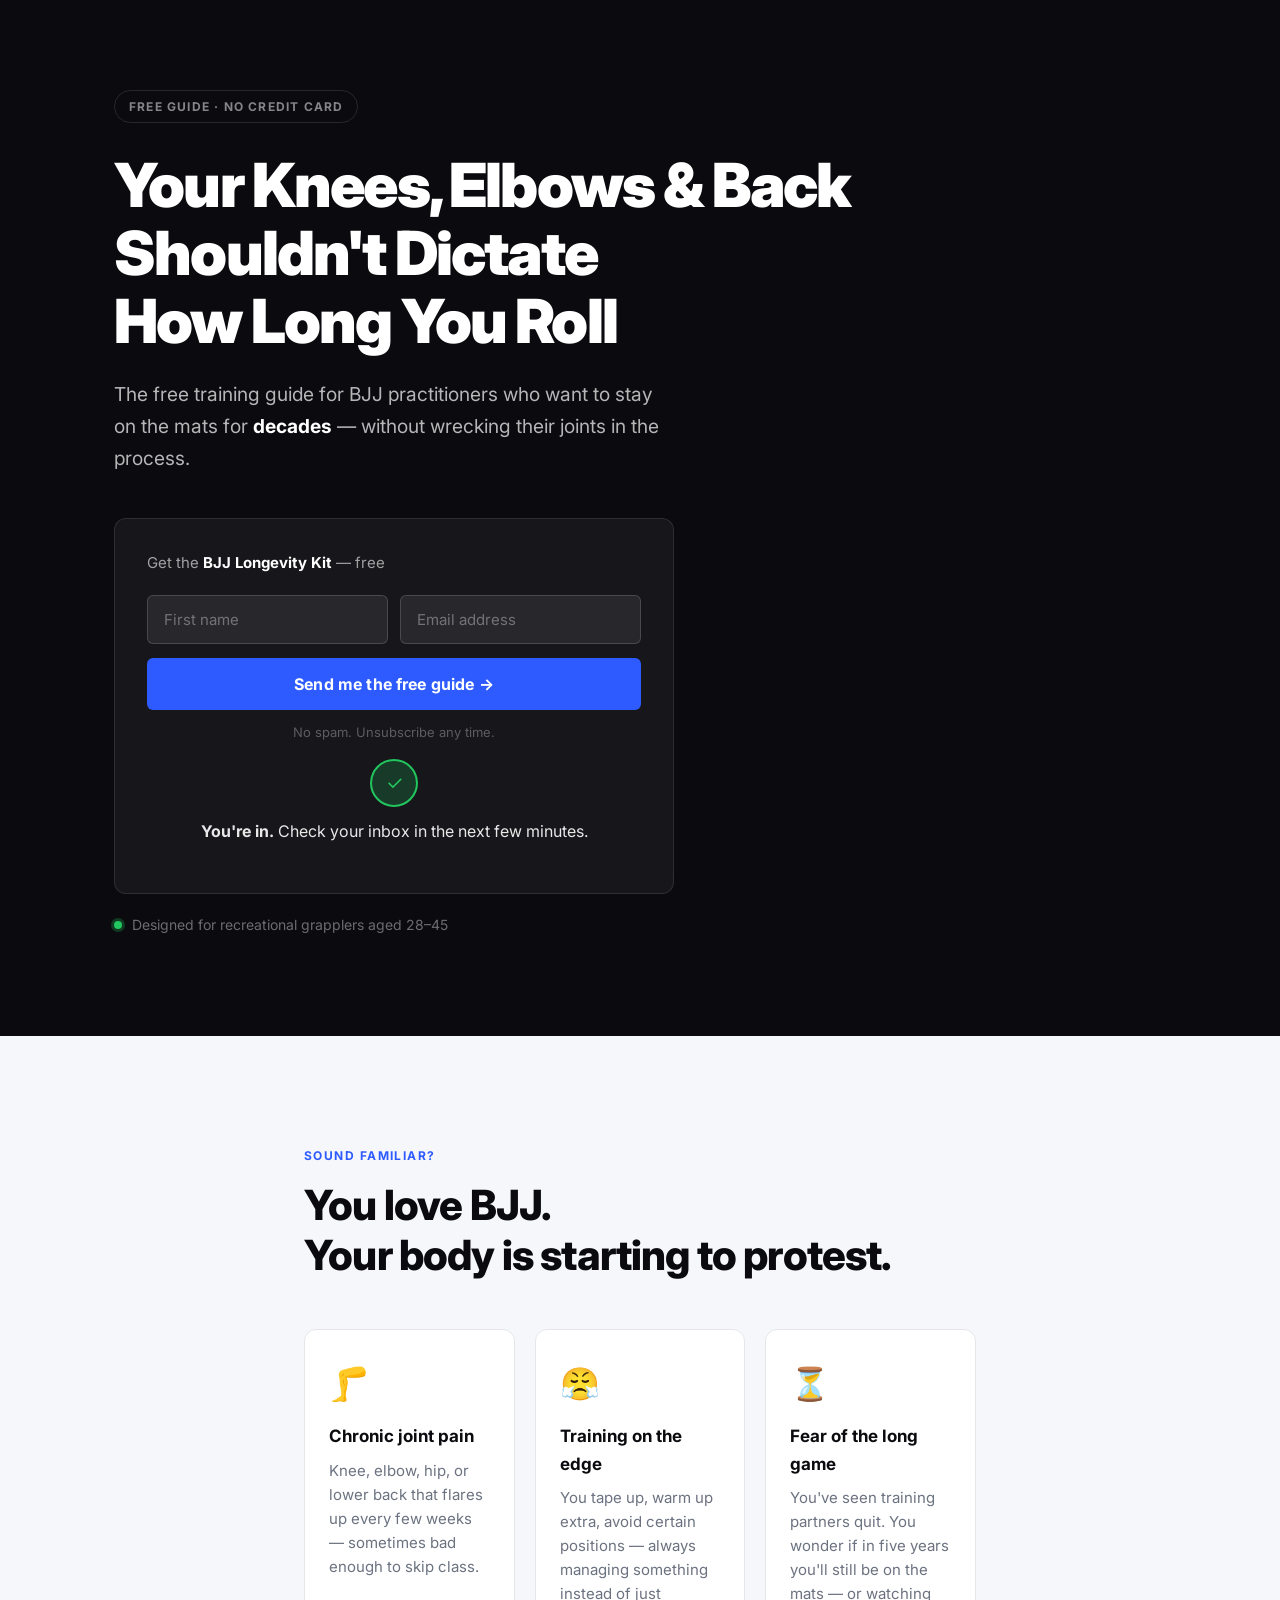
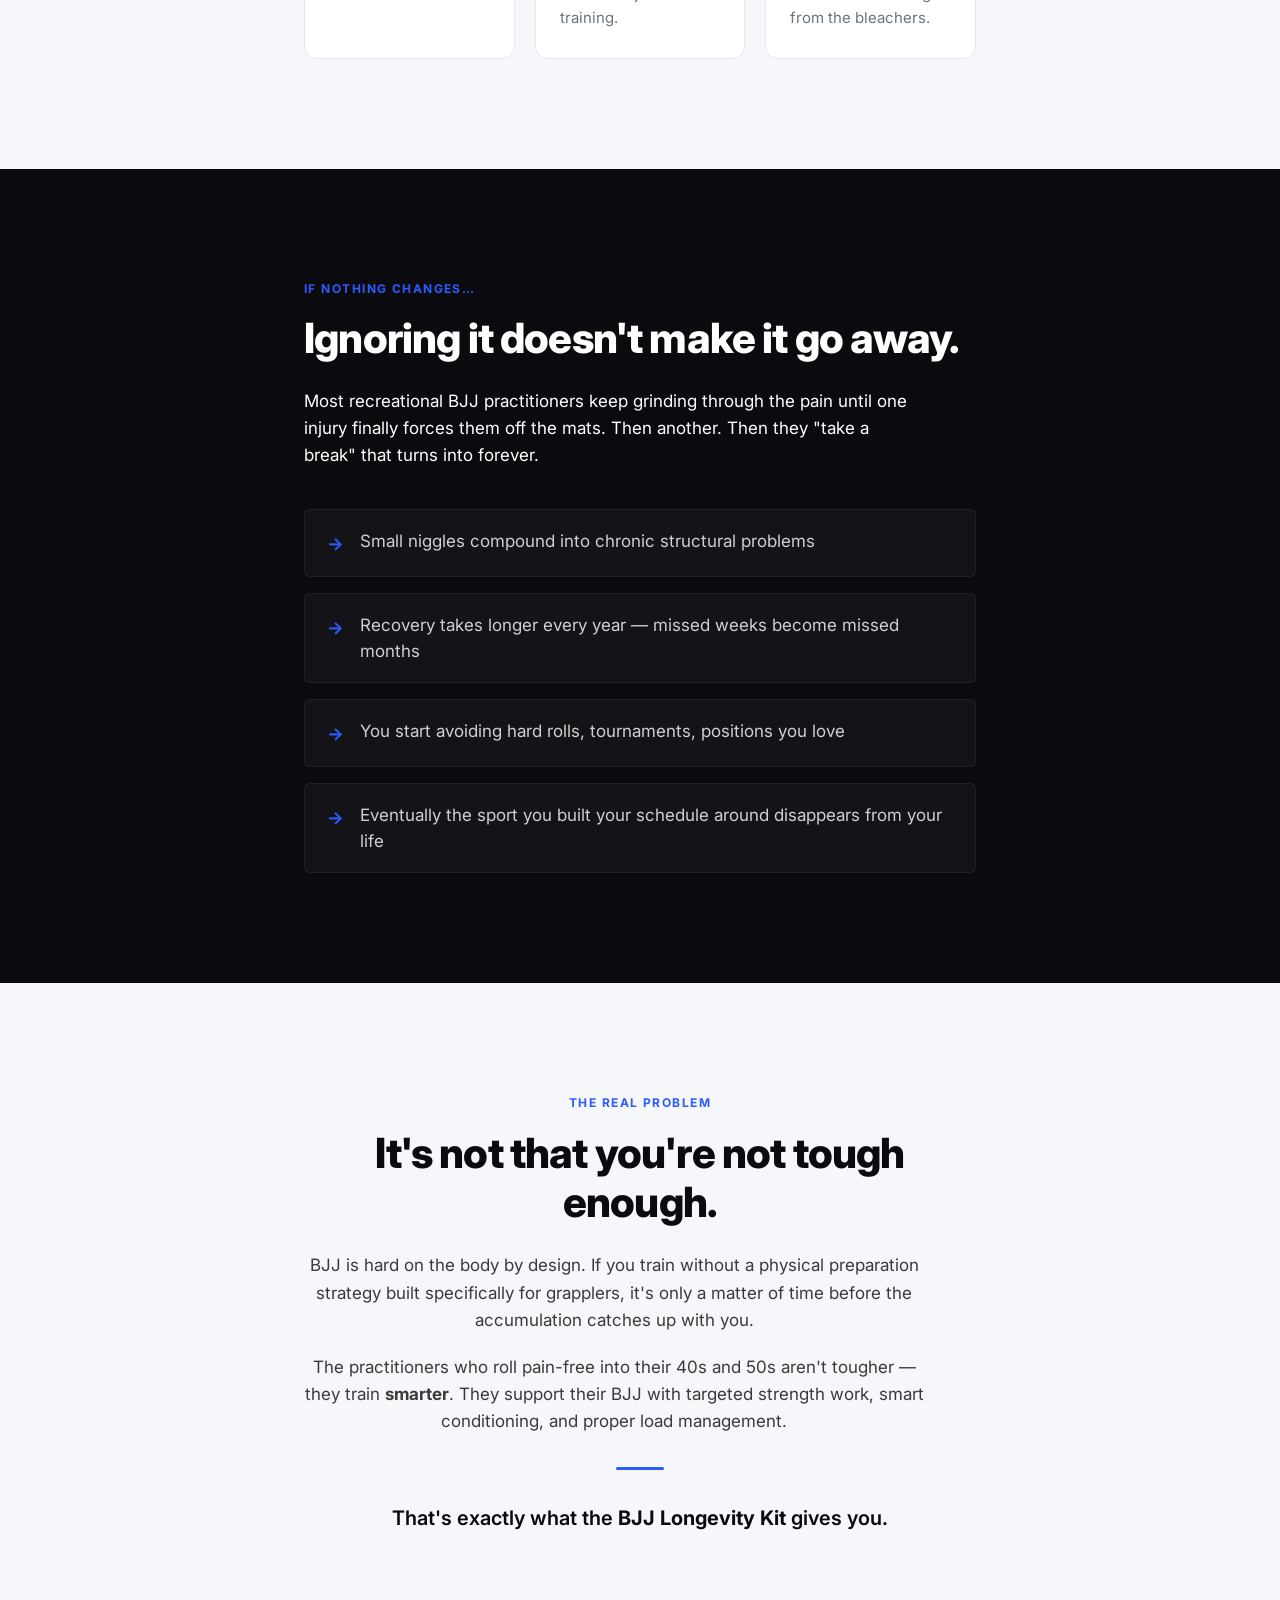
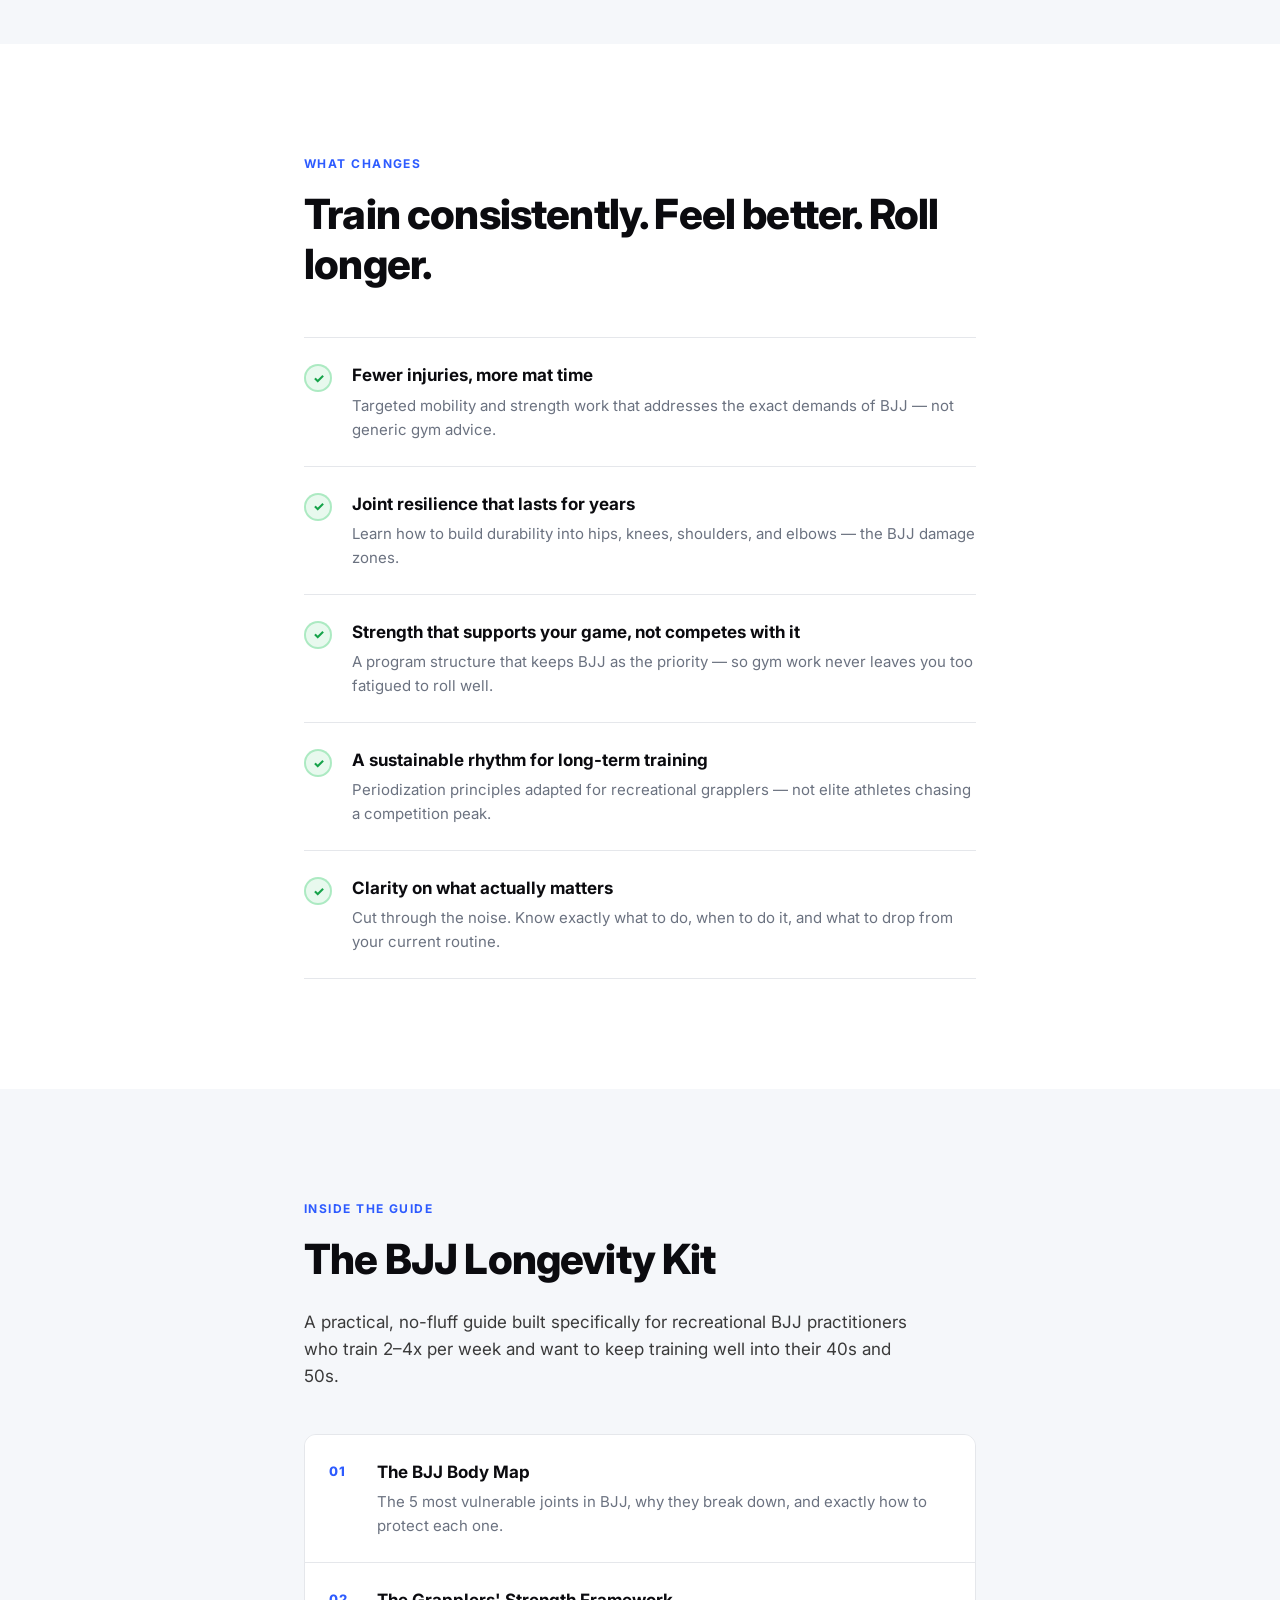
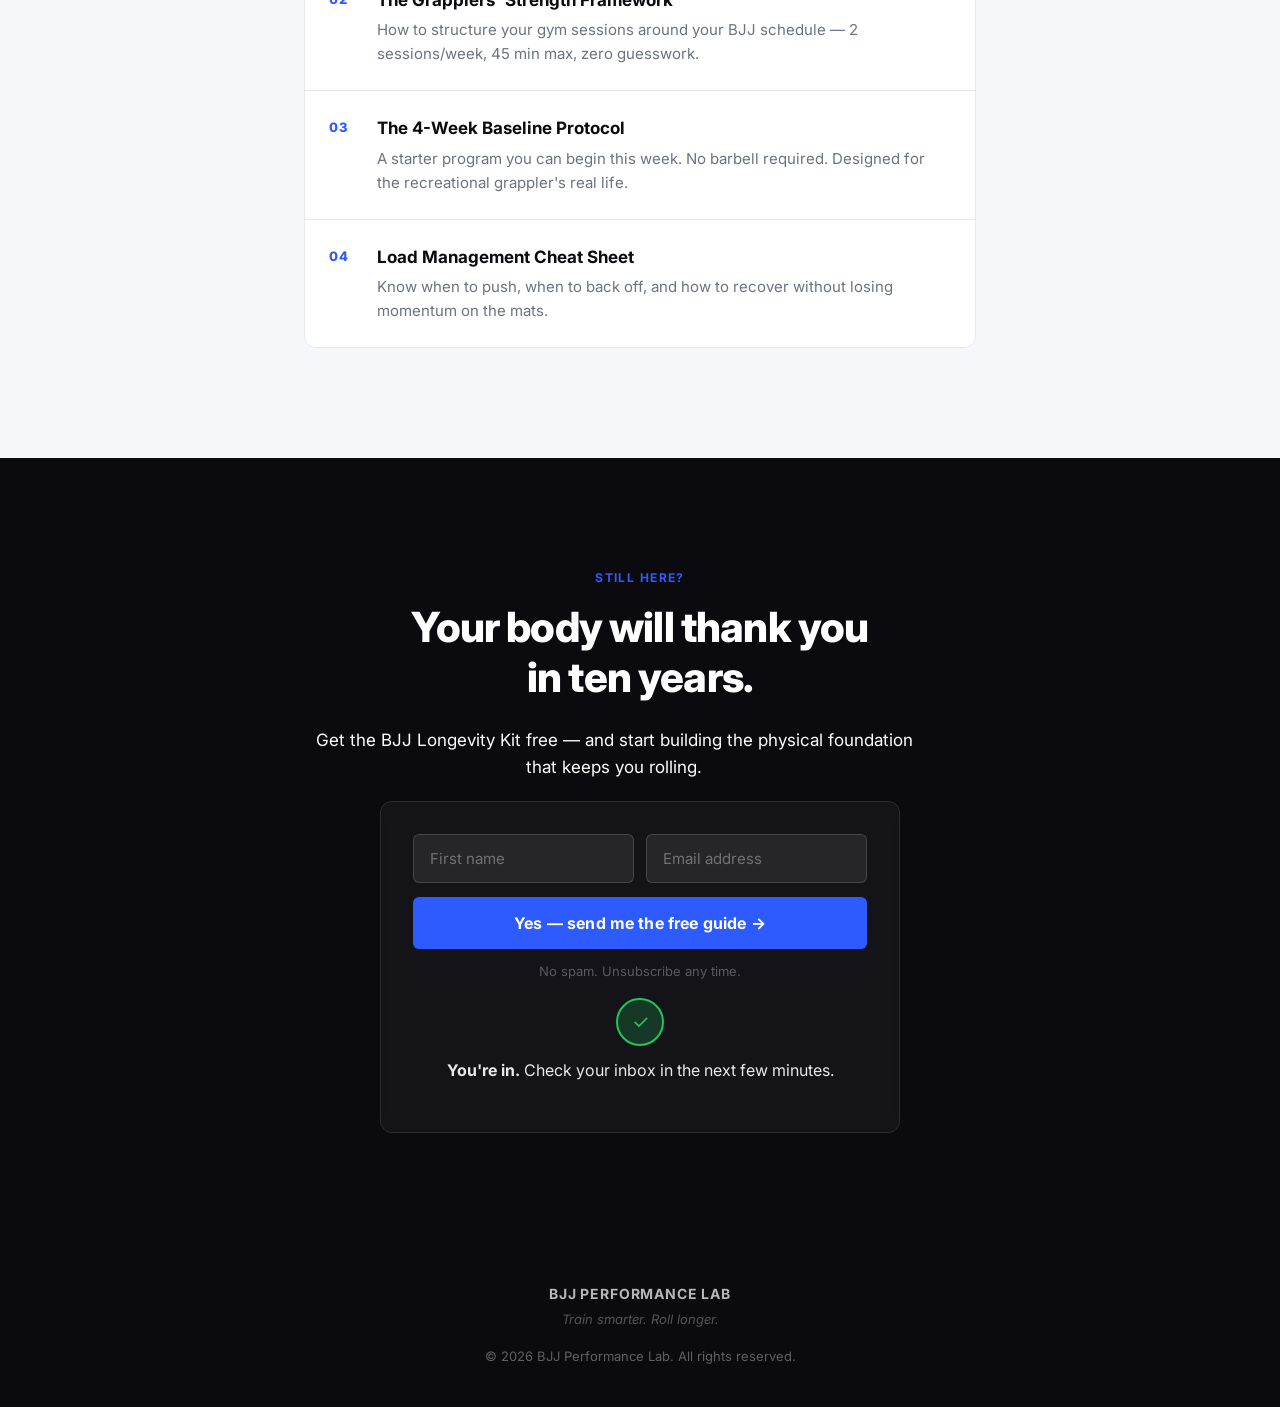
==== index.html @ 974355ff "Initial deploy" ====
<!DOCTYPE html>
<html lang="en">
<head>
  <meta charset="UTF-8" />
  <meta name="viewport" content="width=device-width, initial-scale=1.0" />
  <title>BJJ Longevity Kit — Train Smarter, Roll Longer</title>
  <meta name="description" content="Free guide for BJJ practitioners 28–45: eliminate joint pain, prevent injuries, and build a body that keeps rolling for decades. Download now." />
  <meta name="robots" content="index, follow" />
  <meta property="og:title" content="BJJ Longevity Kit — Train Smarter, Roll Longer" />
  <meta property="og:description" content="Free guide for grapplers who want to train pain-free for years, not months." />
  <meta property="og:type" content="website" />
  <link rel="preconnect" href="https://fonts.googleapis.com" />
  <link rel="preconnect" href="https://fonts.gstatic.com" crossorigin />
  <link href="https://fonts.googleapis.com/css2?family=Inter:wght@400;500;600;700;800;900&display=swap" rel="stylesheet" />
  <link rel="stylesheet" href="styles.css" />
</head>
<body>

  <!-- ═══════════════════════════════════════════
       HERO
  ═══════════════════════════════════════════ -->
  <section class="hero">
    <div class="container">
      <div class="hero__badge fade-in">Free Guide · No credit card</div>

      <h1 class="hero__headline fade-in delay-1">
        Your Knees, Elbows &amp; Back<br class="br-desktop" />
        Shouldn't Dictate<br class="br-desktop" />
        How Long You Roll
      </h1>

      <p class="hero__sub fade-in delay-2">
        The free training guide for BJJ practitioners who want to stay on the mats
        for <strong>decades</strong> — without wrecking their joints in the process.
      </p>

      <div class="opt-in-box fade-in delay-3" id="hero-form">
        <p class="opt-in-box__label">Get the <strong>BJJ Longevity Kit</strong> — free</p>
        <form class="opt-in-form" data-form="hero" novalidate>
          <div class="form-row">
            <input type="text" name="name" placeholder="First name" required autocomplete="given-name" />
            <input type="email" name="email" placeholder="Email address" required autocomplete="email" />
          </div>
          <button type="submit" class="btn btn--primary btn--full">
            Send me the free guide →
          </button>
          <p class="opt-in-box__disclaimer">No spam. Unsubscribe any time.</p>
        </form>
        <div class="form-success" hidden>
          <span class="form-success__icon">✓</span>
          <p><strong>You're in.</strong> Check your inbox in the next few minutes.</p>
        </div>
      </div>

      <div class="hero__proof fade-in delay-4">
        <span class="proof-dot"></span>
        <span>Designed for recreational grapplers aged 28–45</span>
      </div>
    </div>
  </section>

  <!-- ═══════════════════════════════════════════
       PROBLEM
  ═══════════════════════════════════════════ -->
  <section class="section section--light">
    <div class="container container--narrow">
      <div class="section__eyebrow reveal">Sound familiar?</div>
      <h2 class="section__title reveal">
        You love BJJ.<br />Your body is starting to protest.
      </h2>

      <div class="pain-grid">
        <div class="pain-card reveal">
          <div class="pain-card__icon">🦵</div>
          <h3>Chronic joint pain</h3>
          <p>Knee, elbow, hip, or lower back that flares up every few weeks — sometimes bad enough to skip class.</p>
        </div>
        <div class="pain-card reveal">
          <div class="pain-card__icon">😤</div>
          <h3>Training on the edge</h3>
          <p>You tape up, warm up extra, avoid certain positions — always managing something instead of just training.</p>
        </div>
        <div class="pain-card reveal">
          <div class="pain-card__icon">⏳</div>
          <h3>Fear of the long game</h3>
          <p>You've seen training partners quit. You wonder if in five years you'll still be on the mats — or watching from the bleachers.</p>
        </div>
      </div>
    </div>
  </section>

  <!-- ═══════════════════════════════════════════
       COST OF INACTION
  ═══════════════════════════════════════════ -->
  <section class="section section--dark">
    <div class="container container--narrow">
      <div class="section__eyebrow reveal">If nothing changes…</div>
      <h2 class="section__title reveal">
        Ignoring it doesn't make it go away.
      </h2>
      <p class="section__body reveal">
        Most recreational BJJ practitioners keep grinding through the pain until one injury finally forces them off the mats.
        Then another. Then they "take a break" that turns into forever.
      </p>

      <ul class="cost-list">
        <li class="cost-list__item reveal">
          <span class="cost-list__icon">→</span>
          Small niggles compound into chronic structural problems
        </li>
        <li class="cost-list__item reveal">
          <span class="cost-list__icon">→</span>
          Recovery takes longer every year — missed weeks become missed months
        </li>
        <li class="cost-list__item reveal">
          <span class="cost-list__icon">→</span>
          You start avoiding hard rolls, tournaments, positions you love
        </li>
        <li class="cost-list__item reveal">
          <span class="cost-list__icon">→</span>
          Eventually the sport you built your schedule around disappears from your life
        </li>
      </ul>
    </div>
  </section>

  <!-- ═══════════════════════════════════════════
       SOLUTION REFRAME
  ═══════════════════════════════════════════ -->
  <section class="section section--light">
    <div class="container container--narrow text-center">
      <div class="section__eyebrow reveal">The real problem</div>
      <h2 class="section__title reveal">
        It's not that you're not tough enough.
      </h2>
      <p class="section__body reveal">
        BJJ is hard on the body by design. If you train without a physical preparation strategy built specifically for grapplers,
        it's only a matter of time before the accumulation catches up with you.
      </p>
      <p class="section__body reveal">
        The practitioners who roll pain-free into their 40s and 50s aren't tougher — they train <strong>smarter</strong>.
        They support their BJJ with targeted strength work, smart conditioning, and proper load management.
      </p>
      <div class="divider reveal"></div>
      <p class="section__body--large reveal">
        That's exactly what the <strong>BJJ Longevity Kit</strong> gives you.
      </p>
    </div>
  </section>

  <!-- ═══════════════════════════════════════════
       BENEFITS
  ═══════════════════════════════════════════ -->
  <section class="section section--white">
    <div class="container container--narrow">
      <div class="section__eyebrow reveal">What changes</div>
      <h2 class="section__title reveal">
        Train consistently. Feel better. Roll longer.
      </h2>

      <ul class="benefit-list">
        <li class="benefit-list__item reveal">
          <span class="benefit-list__check">✓</span>
          <div>
            <strong>Fewer injuries, more mat time</strong>
            <p>Targeted mobility and strength work that addresses the exact demands of BJJ — not generic gym advice.</p>
          </div>
        </li>
        <li class="benefit-list__item reveal">
          <span class="benefit-list__check">✓</span>
          <div>
            <strong>Joint resilience that lasts for years</strong>
            <p>Learn how to build durability into hips, knees, shoulders, and elbows — the BJJ damage zones.</p>
          </div>
        </li>
        <li class="benefit-list__item reveal">
          <span class="benefit-list__check">✓</span>
          <div>
            <strong>Strength that supports your game, not competes with it</strong>
            <p>A program structure that keeps BJJ as the priority — so gym work never leaves you too fatigued to roll well.</p>
          </div>
        </li>
        <li class="benefit-list__item reveal">
          <span class="benefit-list__check">✓</span>
          <div>
            <strong>A sustainable rhythm for long-term training</strong>
            <p>Periodization principles adapted for recreational grapplers — not elite athletes chasing a competition peak.</p>
          </div>
        </li>
        <li class="benefit-list__item reveal">
          <span class="benefit-list__check">✓</span>
          <div>
            <strong>Clarity on what actually matters</strong>
            <p>Cut through the noise. Know exactly what to do, when to do it, and what to drop from your current routine.</p>
          </div>
        </li>
      </ul>
    </div>
  </section>

  <!-- ═══════════════════════════════════════════
       WHAT YOU GET
  ═══════════════════════════════════════════ -->
  <section class="section section--light">
    <div class="container container--narrow">
      <div class="section__eyebrow reveal">Inside the guide</div>
      <h2 class="section__title reveal">The BJJ Longevity Kit</h2>
      <p class="section__body reveal">
        A practical, no-fluff guide built specifically for recreational BJJ practitioners who train 2–4x per week
        and want to keep training well into their 40s and 50s.
      </p>

      <div class="kit-contents reveal">
        <div class="kit-item">
          <span class="kit-item__num">01</span>
          <div>
            <strong>The BJJ Body Map</strong>
            <p>The 5 most vulnerable joints in BJJ, why they break down, and exactly how to protect each one.</p>
          </div>
        </div>
        <div class="kit-item">
          <span class="kit-item__num">02</span>
          <div>
            <strong>The Grapplers' Strength Framework</strong>
            <p>How to structure your gym sessions around your BJJ schedule — 2 sessions/week, 45 min max, zero guesswork.</p>
          </div>
        </div>
        <div class="kit-item">
          <span class="kit-item__num">03</span>
          <div>
            <strong>The 4-Week Baseline Protocol</strong>
            <p>A starter program you can begin this week. No barbell required. Designed for the recreational grappler's real life.</p>
          </div>
        </div>
        <div class="kit-item">
          <span class="kit-item__num">04</span>
          <div>
            <strong>Load Management Cheat Sheet</strong>
            <p>Know when to push, when to back off, and how to recover without losing momentum on the mats.</p>
          </div>
        </div>
      </div>
    </div>
  </section>

  <!-- ═══════════════════════════════════════════
       FINAL CTA
  ═══════════════════════════════════════════ -->
  <section class="section section--cta">
    <div class="container container--narrow text-center">
      <div class="section__eyebrow reveal">Still here?</div>
      <h2 class="section__title reveal">
        Your body will thank you<br />in ten years.
      </h2>
      <p class="section__body reveal">
        Get the BJJ Longevity Kit free — and start building the physical foundation that keeps you rolling.
      </p>

      <div class="opt-in-box opt-in-box--cta reveal" id="footer-form">
        <form class="opt-in-form" data-form="footer" novalidate>
          <div class="form-row">
            <input type="text" name="name" placeholder="First name" required autocomplete="given-name" />
            <input type="email" name="email" placeholder="Email address" required autocomplete="email" />
          </div>
          <button type="submit" class="btn btn--primary btn--full">
            Yes — send me the free guide →
          </button>
          <p class="opt-in-box__disclaimer">No spam. Unsubscribe any time.</p>
        </form>
        <div class="form-success" hidden>
          <span class="form-success__icon">✓</span>
          <p><strong>You're in.</strong> Check your inbox in the next few minutes.</p>
        </div>
      </div>
    </div>
  </section>

  <!-- ═══════════════════════════════════════════
       FOOTER
  ═══════════════════════════════════════════ -->
  <footer class="footer">
    <div class="container">
      <p class="footer__brand">BJJ Performance Lab</p>
      <p class="footer__tagline">Train smarter. Roll longer.</p>
      <p class="footer__copy">© 2026 BJJ Performance Lab. All rights reserved.</p>
    </div>
  </footer>

  <script src="script.js"></script>
</body>
</html>
---- styles.css ----
/* ═══════════════════════════════════════════
   RESET & BASE
═══════════════════════════════════════════ */
*, *::before, *::after {
  box-sizing: border-box;
  margin: 0;
  padding: 0;
}

:root {
  --black:       #0B0B0F;
  --near-black:  #0B0B0F;
  --dark:        #0B0B0F;
  --dark-mid:    #1a1a24;
  --mid:         #3a3a3a;
  --subtle:      #6B7280;
  --border:      #e5e7eb;
  --light:       #F5F7FA;
  --white:       #ffffff;

  --accent:      #2D5BFF;
  --accent-dark: #1a3fd4;

  --font: 'Inter', -apple-system, BlinkMacSystemFont, 'Segoe UI', sans-serif;

  --radius-sm:  6px;
  --radius-md:  12px;
  --radius-lg:  20px;

  --shadow-sm:  none;
  --shadow-md:  none;
  --shadow-lg:  none;
}

html {
  scroll-behavior: smooth;
  -webkit-text-size-adjust: 100%;
}

body {
  font-family: var(--font);
  font-size: 16px;
  line-height: 1.6;
  color: var(--dark);
  background: var(--white);
  -webkit-font-smoothing: antialiased;
}

img { max-width: 100%; display: block; }
a   { color: inherit; text-decoration: none; }

/* ═══════════════════════════════════════════
   LAYOUT
═══════════════════════════════════════════ */
.container {
  width: 100%;
  max-width: 1100px;
  margin-inline: auto;
  padding-inline: 24px;
}
.container--narrow {
  max-width: 720px;
}

.text-center { text-align: center; }

.br-desktop { display: none; }
@media (min-width: 768px) {
  .br-desktop { display: block; }
}

/* ═══════════════════════════════════════════
   SECTION BASE
═══════════════════════════════════════════ */
.section {
  padding-block: 80px;
}
@media (min-width: 768px) {
  .section { padding-block: 110px; }
}

.section--white  { background: var(--white); }
.section--light  { background: var(--light); }
.section--dark   {
  background: var(--near-black);
  color: var(--white);
}
.section--cta {
  background: var(--dark);
  color: var(--white);
}

.section__eyebrow {
  font-size: 12px;
  font-weight: 700;
  letter-spacing: .12em;
  text-transform: uppercase;
  color: var(--accent);
  margin-bottom: 16px;
}

.section__title {
  font-size: clamp(1.75rem, 4vw, 2.6rem);
  font-weight: 800;
  line-height: 1.2;
  letter-spacing: -.02em;
  margin-bottom: 24px;
}

.section__body {
  font-size: 1.0625rem;
  color: inherit;
  opacity: .85;
  margin-bottom: 20px;
  max-width: 620px;
}
.section--white  .section__body,
.section--light  .section__body { color: var(--mid); opacity: 1; }

.section__body--large {
  font-size: 1.25rem;
  font-weight: 600;
  color: var(--dark);
}

.divider {
  width: 48px;
  height: 3px;
  background: var(--accent);
  margin-block: 32px;
  border-radius: 2px;
}
.text-center .divider { margin-inline: auto; }

/* ═══════════════════════════════════════════
   BUTTONS
═══════════════════════════════════════════ */
.btn {
  display: inline-flex;
  align-items: center;
  justify-content: center;
  font-family: var(--font);
  font-size: 1rem;
  font-weight: 700;
  letter-spacing: .01em;
  border: none;
  border-radius: var(--radius-sm);
  padding: 16px 28px;
  cursor: pointer;
  transition: background .18s ease, transform .12s ease, box-shadow .18s ease;
  white-space: nowrap;
}
.btn:active { transform: scale(.98); }

.btn--primary {
  background: var(--accent);
  color: var(--white);
}
.btn--primary:hover {
  background: var(--accent-dark);
}

.btn--full { width: 100%; }

/* ═══════════════════════════════════════════
   HERO
═══════════════════════════════════════════ */
.hero {
  background: var(--black);
  color: var(--white);
  padding-block: 90px 100px;
  position: relative;
  overflow: hidden;
}

.hero::before {
  content: '';
  position: absolute;
  inset: 0;
  background: none;
  pointer-events: none;
}

.hero__badge {
  display: inline-flex;
  align-items: center;
  gap: 8px;
  font-size: 12px;
  font-weight: 700;
  letter-spacing: .1em;
  text-transform: uppercase;
  color: rgba(255,255,255,.5);
  border: 1px solid rgba(255,255,255,.12);
  border-radius: 100px;
  padding: 6px 14px;
  margin-bottom: 28px;
}

.hero__headline {
  font-size: clamp(2.2rem, 5.5vw, 3.8rem);
  font-weight: 900;
  line-height: 1.12;
  letter-spacing: -.03em;
  margin-bottom: 24px;
  max-width: 780px;
}

.hero__sub {
  font-size: clamp(1rem, 2vw, 1.2rem);
  line-height: 1.65;
  color: rgba(255,255,255,.7);
  margin-bottom: 44px;
  max-width: 560px;
}
.hero__sub strong { color: var(--white); }

.hero__proof {
  display: flex;
  align-items: center;
  gap: 10px;
  font-size: .875rem;
  color: rgba(255,255,255,.4);
  margin-top: 20px;
}
.proof-dot {
  width: 8px;
  height: 8px;
  border-radius: 50%;
  background: #22c55e;
  flex-shrink: 0;
  box-shadow: 0 0 0 3px rgba(34,197,94,.25);
  animation: pulse-dot 2s ease-in-out infinite;
}
@keyframes pulse-dot {
  0%, 100% { box-shadow: 0 0 0 3px rgba(34,197,94,.25); }
  50%       { box-shadow: 0 0 0 6px rgba(34,197,94,.10); }
}

/* ═══════════════════════════════════════════
   OPT-IN BOX
═══════════════════════════════════════════ */
.opt-in-box {
  background: rgba(255,255,255,.05);
  border: 1px solid rgba(255,255,255,.1);
  border-radius: var(--radius-md);
  padding: 32px;
  max-width: 560px;
  backdrop-filter: blur(10px);
}
.opt-in-box--cta {
  background: rgba(255,255,255,.04);
  border-color: rgba(255,255,255,.1);
  margin-inline: auto;
  max-width: 520px;
}

.opt-in-box__label {
  font-size: .9375rem;
  color: rgba(255,255,255,.6);
  margin-bottom: 20px;
}
.opt-in-box__label strong { color: var(--white); }

.opt-in-form {}

.form-row {
  display: flex;
  flex-direction: column;
  gap: 12px;
  margin-bottom: 14px;
}
@media (min-width: 520px) {
  .form-row { flex-direction: row; }
  .form-row input { flex: 1; }
}

.opt-in-form input {
  font-family: var(--font);
  font-size: .9375rem;
  color: var(--white);
  background: rgba(255,255,255,.08);
  border: 1px solid rgba(255,255,255,.15);
  border-radius: var(--radius-sm);
  padding: 14px 16px;
  width: 100%;
  outline: none;
  transition: border-color .15s, background .15s;
}
.opt-in-form input::placeholder { color: rgba(255,255,255,.35); }
.opt-in-form input:focus {
  border-color: rgba(255,255,255,.4);
  background: rgba(255,255,255,.12);
}
.opt-in-form input.error {
  border-color: var(--accent);
}

.opt-in-box__disclaimer {
  font-size: .8125rem;
  color: rgba(255,255,255,.3);
  text-align: center;
  margin-top: 12px;
}

/* Form success state */
.form-success {
  display: flex;
  flex-direction: column;
  align-items: center;
  gap: 12px;
  padding: 16px 0;
  color: var(--white);
  text-align: center;
}
.form-success__icon {
  display: flex;
  align-items: center;
  justify-content: center;
  width: 48px;
  height: 48px;
  background: rgba(34,197,94,.2);
  border: 2px solid #22c55e;
  border-radius: 50%;
  font-size: 1.25rem;
  color: #22c55e;
}
.form-success p { opacity: .9; }

/* ═══════════════════════════════════════════
   PROBLEM / PAIN CARDS
═══════════════════════════════════════════ */
.pain-grid {
  display: grid;
  gap: 20px;
  margin-top: 48px;
}
@media (min-width: 680px) {
  .pain-grid { grid-template-columns: repeat(3, 1fr); }
}

.pain-card {
  background: var(--white);
  border: 1px solid var(--border);
  border-radius: var(--radius-md);
  padding: 28px 24px;
  transition: border-color .2s;
}
.pain-card:hover {
  border-color: #d1d5db;
}
.pain-card__icon {
  font-size: 2rem;
  margin-bottom: 14px;
}
.pain-card h3 {
  font-size: 1.0625rem;
  font-weight: 700;
  margin-bottom: 8px;
  color: var(--dark);
}
.pain-card p {
  font-size: .9375rem;
  color: var(--subtle);
  line-height: 1.6;
}

/* ═══════════════════════════════════════════
   COST LIST
═══════════════════════════════════════════ */
.cost-list {
  list-style: none;
  display: flex;
  flex-direction: column;
  gap: 16px;
  margin-top: 40px;
}

.cost-list__item {
  display: flex;
  align-items: flex-start;
  gap: 16px;
  font-size: 1.0625rem;
  color: rgba(255,255,255,.8);
  line-height: 1.55;
  padding: 18px 22px;
  background: rgba(255,255,255,.04);
  border: 1px solid rgba(255,255,255,.06);
  border-radius: var(--radius-sm);
}
.cost-list__icon {
  color: var(--accent);
  font-weight: 700;
  font-size: 1.1rem;
  flex-shrink: 0;
  margin-top: 2px;
}

/* ═══════════════════════════════════════════
   BENEFIT LIST
═══════════════════════════════════════════ */
.benefit-list {
  list-style: none;
  display: flex;
  flex-direction: column;
  gap: 0;
  margin-top: 48px;
}

.benefit-list__item {
  display: flex;
  align-items: flex-start;
  gap: 20px;
  padding: 24px 0;
  border-bottom: 1px solid var(--border);
}
.benefit-list__item:first-child {
  border-top: 1px solid var(--border);
}

.benefit-list__check {
  display: flex;
  align-items: center;
  justify-content: center;
  width: 28px;
  height: 28px;
  background: rgba(34,197,94,.1);
  border: 2px solid rgba(34,197,94,.3);
  border-radius: 50%;
  font-size: .8125rem;
  font-weight: 800;
  color: #16a34a;
  flex-shrink: 0;
  margin-top: 2px;
}

.benefit-list__item > div {
  display: flex;
  flex-direction: column;
  gap: 4px;
}
.benefit-list__item strong {
  font-size: 1.0625rem;
  font-weight: 700;
  color: var(--dark);
}
.benefit-list__item p {
  font-size: .9375rem;
  color: var(--subtle);
  line-height: 1.6;
  margin: 0;
}

/* ═══════════════════════════════════════════
   KIT CONTENTS
═══════════════════════════════════════════ */
.kit-contents {
  display: flex;
  flex-direction: column;
  gap: 0;
  margin-top: 44px;
  border-radius: var(--radius-md);
  overflow: hidden;
  border: 1px solid var(--border);
}

.kit-item {
  display: flex;
  align-items: flex-start;
  gap: 20px;
  padding: 24px;
  background: var(--white);
  border-bottom: 1px solid var(--border);
  transition: background .15s;
}
.kit-item:last-child { border-bottom: none; }
.kit-item:hover { background: #fafafa; }

.kit-item__num {
  font-size: .8125rem;
  font-weight: 800;
  letter-spacing: .06em;
  color: var(--accent);
  flex-shrink: 0;
  width: 28px;
  padding-top: 2px;
}
.kit-item strong {
  font-size: 1.0625rem;
  font-weight: 700;
  color: var(--dark);
  display: block;
  margin-bottom: 4px;
}
.kit-item p {
  font-size: .9375rem;
  color: var(--subtle);
  line-height: 1.6;
  margin: 0;
}

/* ═══════════════════════════════════════════
   FOOTER
═══════════════════════════════════════════ */
.footer {
  background: var(--black);
  color: rgba(255,255,255,.35);
  padding-block: 40px;
  text-align: center;
}
.footer__brand {
  font-size: .875rem;
  font-weight: 700;
  color: rgba(255,255,255,.7);
  letter-spacing: .06em;
  text-transform: uppercase;
  margin-bottom: 4px;
}
.footer__tagline {
  font-size: .8125rem;
  font-style: italic;
  margin-bottom: 16px;
  color: rgba(255,255,255,.3);
}
.footer__copy {
  font-size: .8125rem;
}

/* ═══════════════════════════════════════════
   ANIMATIONS
═══════════════════════════════════════════ */
.fade-in {
  opacity: 0;
  transform: translateY(16px);
  animation: fadeInUp .55s ease forwards;
}
.delay-1 { animation-delay: .10s; }
.delay-2 { animation-delay: .22s; }
.delay-3 { animation-delay: .36s; }
.delay-4 { animation-delay: .52s; }

@keyframes fadeInUp {
  to {
    opacity: 1;
    transform: translateY(0);
  }
}

/* Scroll-triggered reveal */
.reveal {
  opacity: 0;
  transform: translateY(22px);
  transition: opacity .55s ease, transform .55s ease;
}
.reveal.is-visible {
  opacity: 1;
  transform: translateY(0);
}

/* Stagger reveals inside containers */
.pain-card.reveal:nth-child(2) { transition-delay: .1s; }
.pain-card.reveal:nth-child(3) { transition-delay: .2s; }
.cost-list__item.reveal:nth-child(2) { transition-delay: .08s; }
.cost-list__item.reveal:nth-child(3) { transition-delay: .16s; }
.cost-list__item.reveal:nth-child(4) { transition-delay: .24s; }
.benefit-list__item.reveal:nth-child(2) { transition-delay: .06s; }
.benefit-list__item.reveal:nth-child(3) { transition-delay: .12s; }
.benefit-list__item.reveal:nth-child(4) { transition-delay: .18s; }
.benefit-list__item.reveal:nth-child(5) { transition-delay: .24s; }
.kit-item.reveal:nth-child(2) { transition-delay: .08s; }
.kit-item.reveal:nth-child(3) { transition-delay: .16s; }
.kit-item.reveal:nth-child(4) { transition-delay: .24s; }
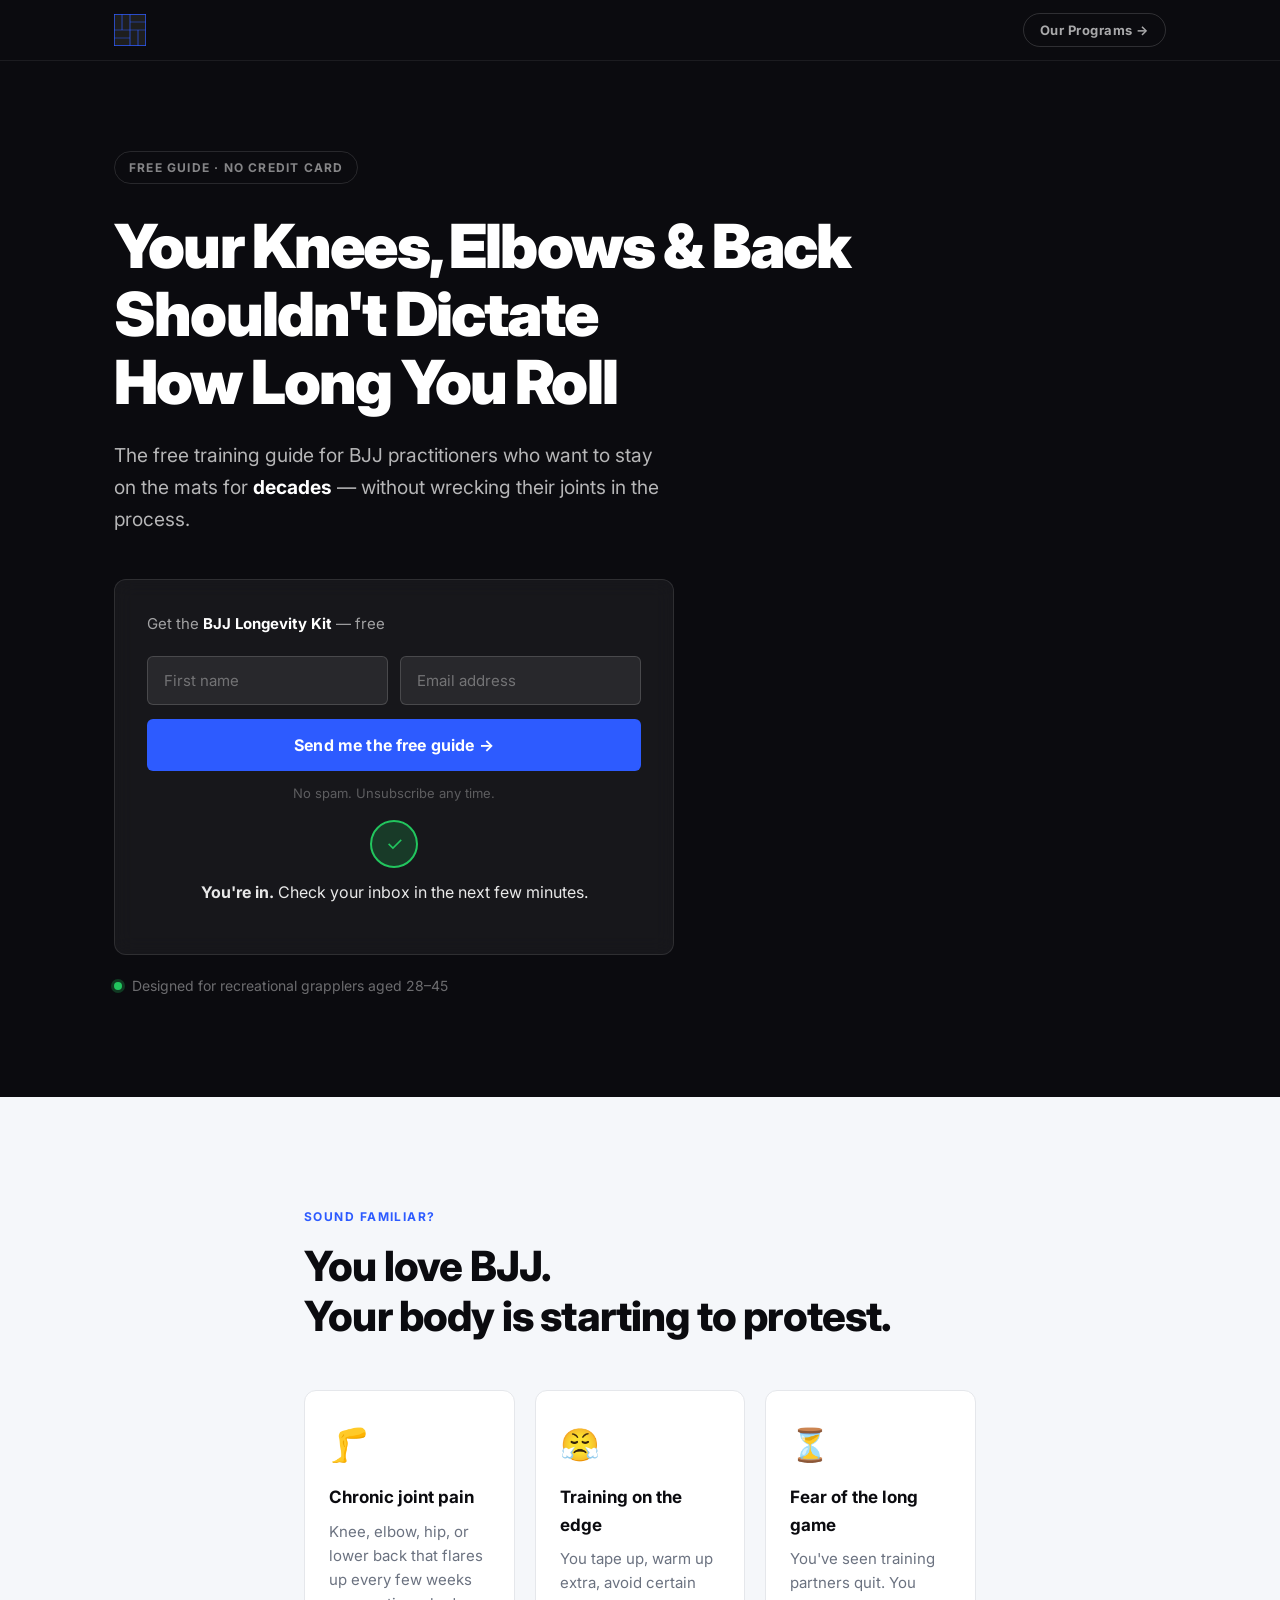
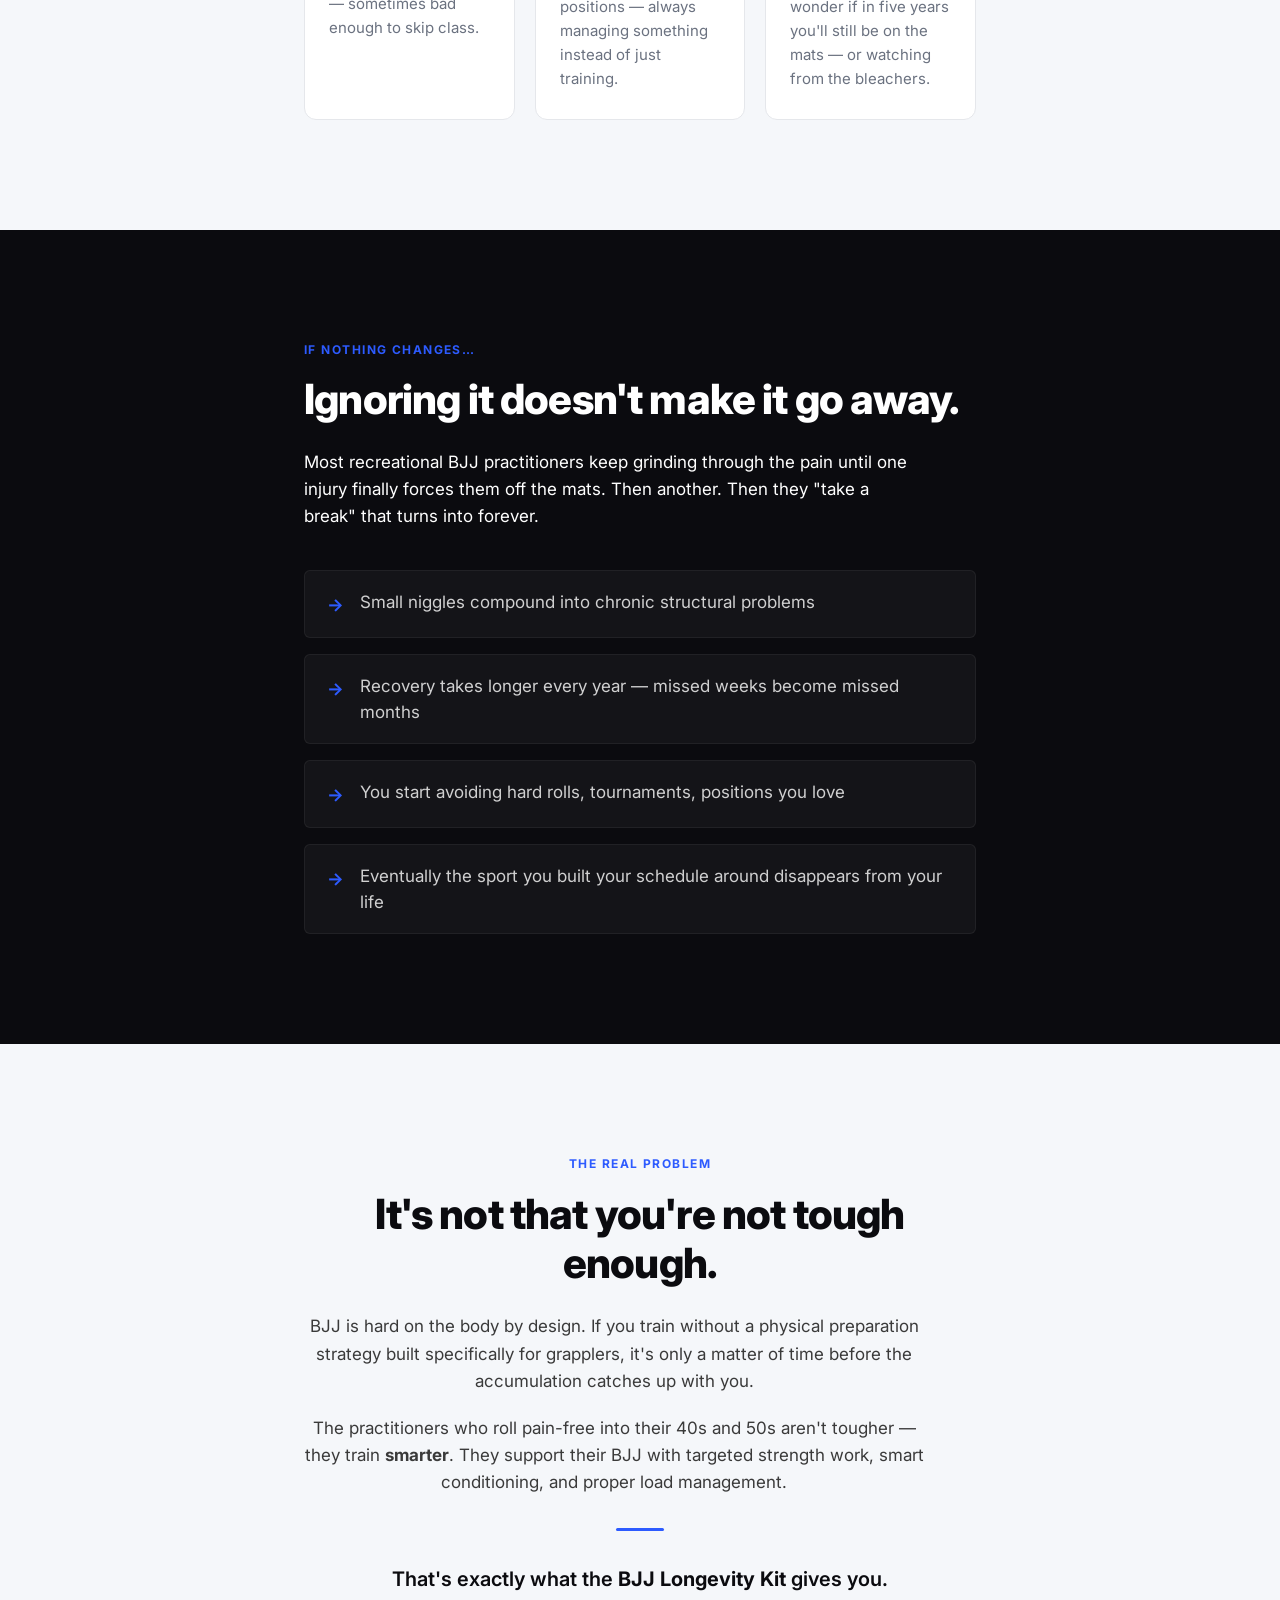
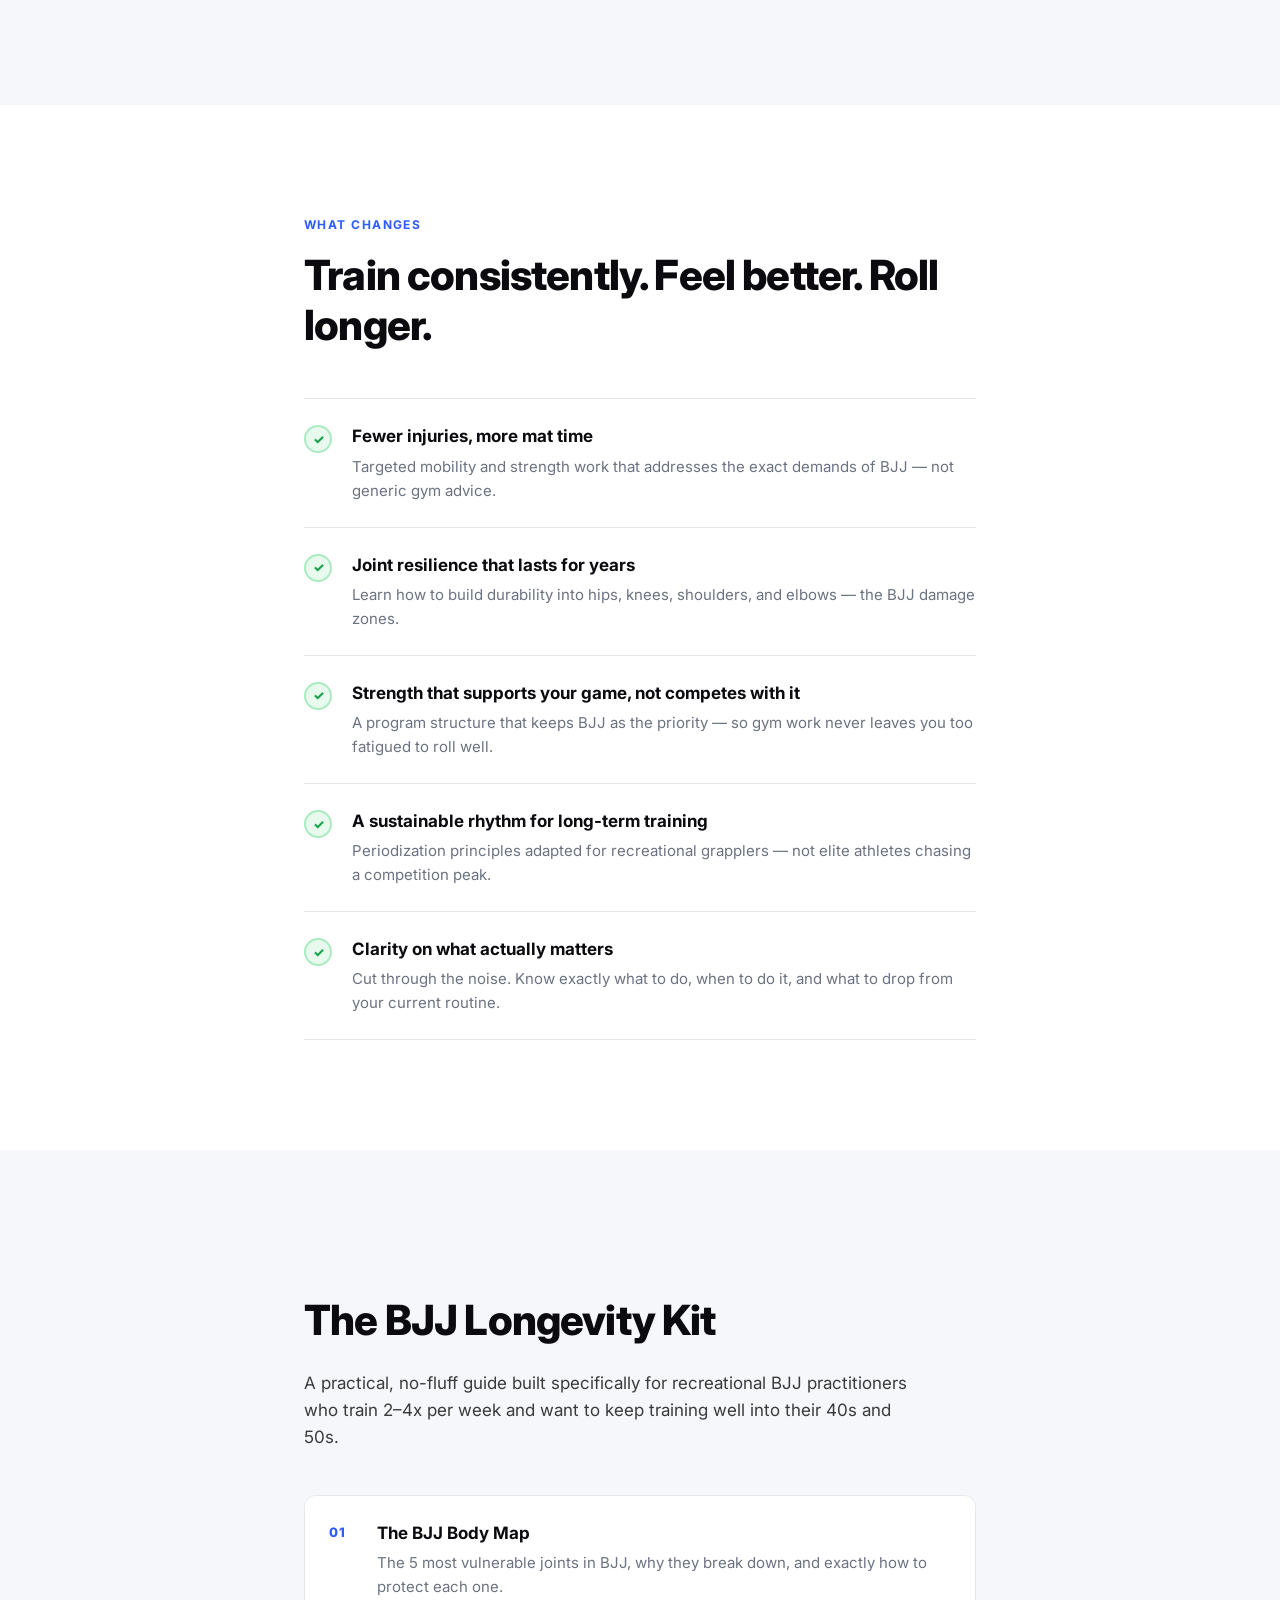
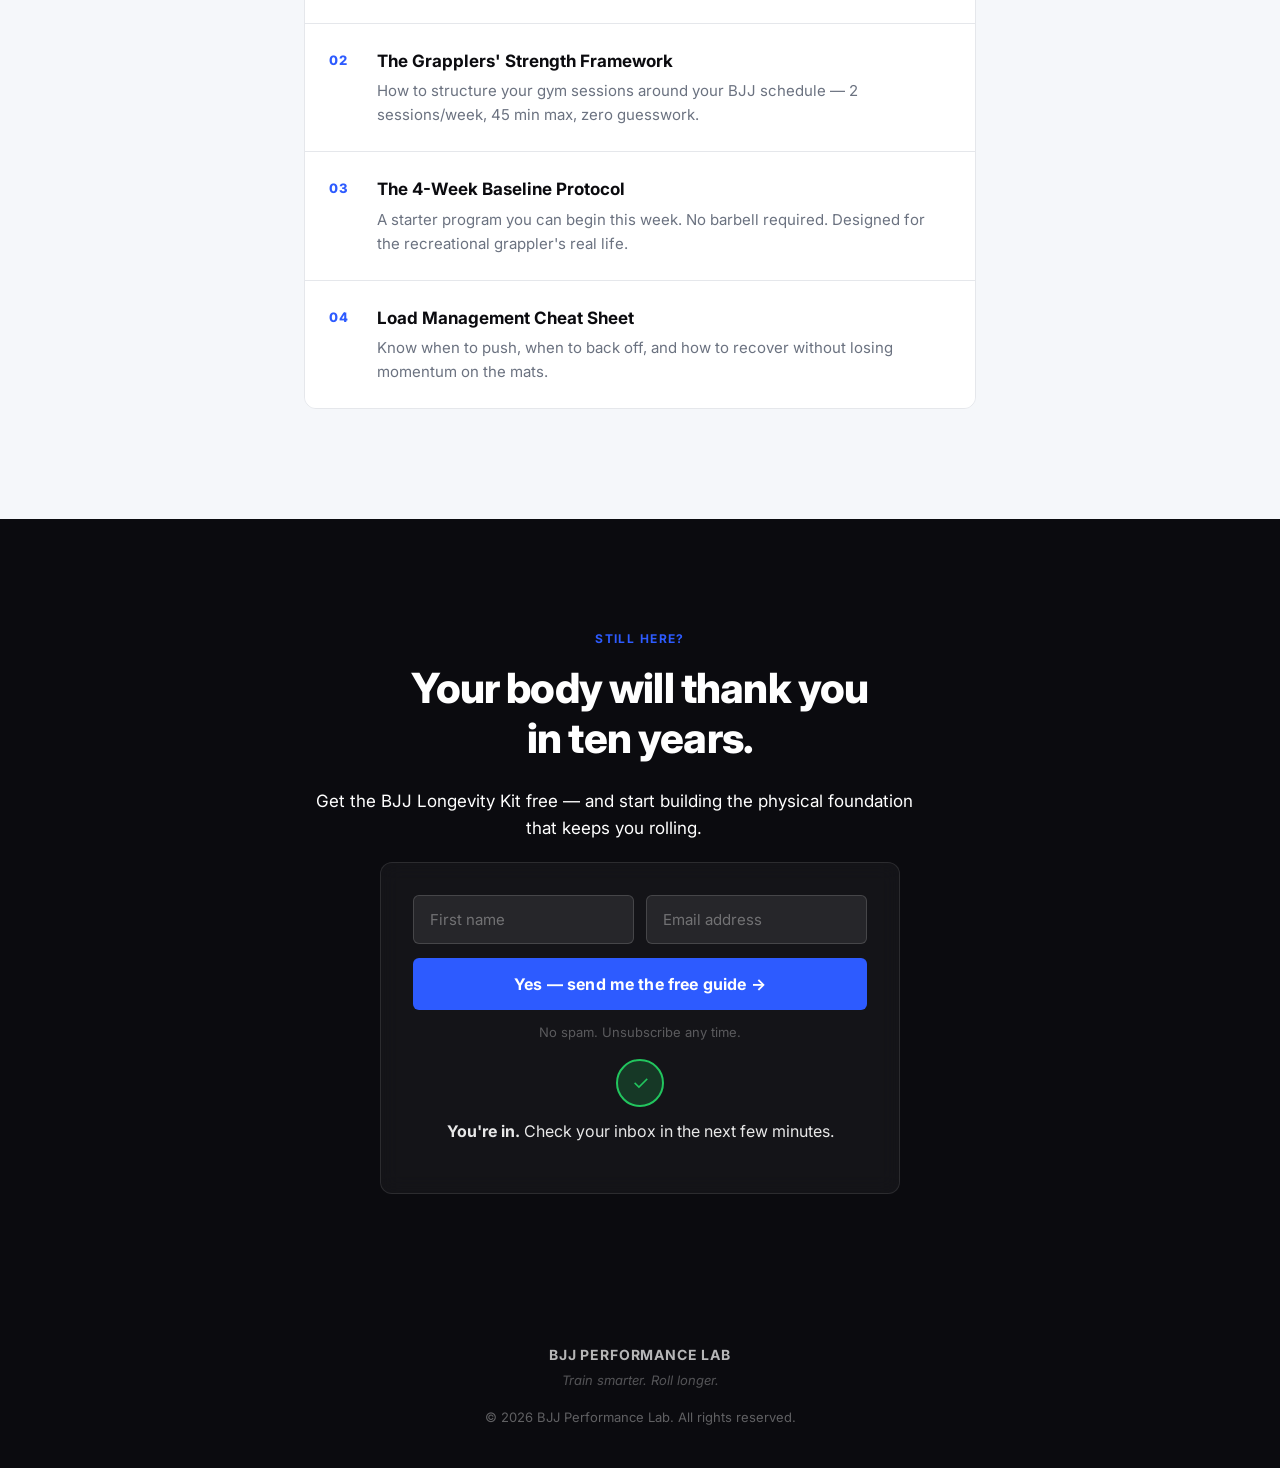
==== commit 955b558f: "Add programs page, PayPal CTAs, fix logo path, and add pricing toggle - Add programs.html with two-t" ====
--- a/index.html
+++ b/index.html
@@ -17,6 +17,18 @@
 <body>
 
   <!-- ═══════════════════════════════════════════
+       NAV
+  ═══════════════════════════════════════════ -->
+  <nav class="site-nav">
+    <div class="container site-nav__inner">
+      <a href="index.html" class="site-nav__logo">
+        <img src="logo.svg" alt="BJJ Performance Lab" class="site-nav__logo-img" />
+      </a>
+      <a href="programs.html" class="site-nav__pill">Our Programs →</a>
+    </div>
+  </nav>
+
+  <!-- ═══════════════════════════════════════════
        HERO
   ═══════════════════════════════════════════ -->
   <section class="hero">
--- a/styles.css
+++ b/styles.css
@@ -569,3 +569,453 @@
 .kit-item.reveal:nth-child(2) { transition-delay: .08s; }
 .kit-item.reveal:nth-child(3) { transition-delay: .16s; }
 .kit-item.reveal:nth-child(4) { transition-delay: .24s; }
+
+/* ═══════════════════════════════════════════
+   SITE NAV
+═══════════════════════════════════════════ */
+.site-nav {
+  background: var(--black);
+  border-bottom: 1px solid rgba(255,255,255,.07);
+  position: sticky;
+  top: 0;
+  z-index: 100;
+}
+
+.site-nav__inner {
+  display: flex;
+  align-items: center;
+  justify-content: space-between;
+  height: 60px;
+}
+
+.site-nav__logo {
+  display: flex;
+  align-items: center;
+  flex-shrink: 0;
+}
+
+.site-nav__logo-img {
+  height: 32px;
+  width: auto;
+}
+
+.site-nav__pill {
+  font-size: .8125rem;
+  font-weight: 700;
+  letter-spacing: .04em;
+  color: rgba(255,255,255,.65);
+  border: 1px solid rgba(255,255,255,.15);
+  border-radius: 100px;
+  padding: 6px 16px;
+  transition: color .18s, border-color .18s;
+  white-space: nowrap;
+}
+.site-nav__pill:hover {
+  color: var(--white);
+  border-color: rgba(255,255,255,.35);
+}
+
+/* ═══════════════════════════════════════════
+   PROGRAMS HERO
+═══════════════════════════════════════════ */
+.programs-hero {
+  background: var(--black);
+  color: var(--white);
+  padding-block: 80px 90px;
+  border-bottom: 1px solid rgba(255,255,255,.06);
+}
+
+.programs-hero__eyebrow {
+  font-size: 12px;
+  font-weight: 700;
+  letter-spacing: .12em;
+  text-transform: uppercase;
+  color: rgba(255,255,255,.35);
+  margin-bottom: 20px;
+}
+
+.programs-hero__headline {
+  font-size: clamp(2rem, 5vw, 3.4rem);
+  font-weight: 900;
+  line-height: 1.12;
+  letter-spacing: -.03em;
+  margin-bottom: 20px;
+  max-width: 700px;
+}
+
+.programs-hero__sub {
+  font-size: clamp(.9375rem, 2vw, 1.125rem);
+  line-height: 1.65;
+  color: rgba(255,255,255,.55);
+  max-width: 520px;
+}
+
+/* ═══════════════════════════════════════════
+   PRICING INTRO
+═══════════════════════════════════════════ */
+.pricing-intro {
+  font-size: 1.0625rem;
+  color: var(--subtle);
+  text-align: center;
+  max-width: 480px;
+  margin-inline: auto;
+  margin-bottom: 64px;
+}
+
+/* ═══════════════════════════════════════════
+   PLAN GRID
+═══════════════════════════════════════════ */
+.plan-grid {
+  display: grid;
+  gap: 24px;
+  align-items: start;
+}
+@media (min-width: 820px) {
+  .plan-grid { grid-template-columns: 1fr 1fr; }
+}
+
+/* ═══════════════════════════════════════════
+   PLAN CARD
+═══════════════════════════════════════════ */
+.plan-card {
+  background: var(--white);
+  border: 1px solid var(--border);
+  border-radius: var(--radius-md);
+  padding: 36px 32px;
+  position: relative;
+}
+
+.plan-card--featured {
+  border-color: var(--accent);
+  border-width: 1.5px;
+}
+
+.plan-badge {
+  display: inline-block;
+  font-size: 11px;
+  font-weight: 800;
+  letter-spacing: .1em;
+  text-transform: uppercase;
+  color: var(--accent);
+  background: rgba(45,91,255,.08);
+  border: 1px solid rgba(45,91,255,.2);
+  border-radius: 100px;
+  padding: 4px 12px;
+  margin-bottom: 20px;
+}
+
+.plan-card__header {
+  margin-bottom: 20px;
+}
+
+.plan-card__name {
+  font-size: 1.125rem;
+  font-weight: 800;
+  color: var(--dark);
+  letter-spacing: -.01em;
+  margin-bottom: 4px;
+}
+
+.plan-card__type {
+  font-size: .8125rem;
+  font-weight: 600;
+  letter-spacing: .06em;
+  text-transform: uppercase;
+  color: var(--subtle);
+}
+
+/* ═══════════════════════════════════════════
+   PLAN PRICE
+═══════════════════════════════════════════ */
+.plan-price {
+  display: flex;
+  align-items: baseline;
+  gap: 8px;
+  flex-wrap: wrap;
+  margin-bottom: 20px;
+}
+
+.plan-price__amount {
+  font-size: clamp(2.25rem, 5vw, 2.75rem);
+  font-weight: 900;
+  letter-spacing: -.04em;
+  color: var(--dark);
+  line-height: 1;
+}
+
+.plan-price__period {
+  font-size: .875rem;
+  color: var(--subtle);
+  line-height: 1.4;
+}
+
+.plan-price__save {
+  font-size: .8125rem;
+  font-weight: 700;
+  color: #16a34a;
+  background: rgba(34,197,94,.08);
+  border: 1px solid rgba(34,197,94,.2);
+  border-radius: 100px;
+  padding: 2px 10px;
+  margin-left: 4px;
+}
+
+/* ═══════════════════════════════════════════
+   PRICE TOGGLE
+═══════════════════════════════════════════ */
+.plan-price-toggle {
+  display: flex;
+  gap: 4px;
+  background: var(--light);
+  border-radius: var(--radius-sm);
+  padding: 4px;
+  width: fit-content;
+  margin-bottom: 20px;
+}
+
+.price-toggle__btn {
+  font-family: var(--font);
+  font-size: .8125rem;
+  font-weight: 600;
+  color: var(--subtle);
+  background: transparent;
+  border: none;
+  border-radius: 4px;
+  padding: 5px 14px;
+  cursor: pointer;
+  transition: background .15s, color .15s;
+}
+
+.price-toggle__btn--active {
+  background: var(--white);
+  color: var(--dark);
+  border: 1px solid var(--border);
+}
+
+/* ═══════════════════════════════════════════
+   PLAN DESCRIPTION
+═══════════════════════════════════════════ */
+.plan-card__desc {
+  font-size: .9375rem;
+  color: var(--subtle);
+  line-height: 1.65;
+  margin-bottom: 28px;
+}
+
+/* ═══════════════════════════════════════════
+   PLAN FEATURES
+═══════════════════════════════════════════ */
+.plan-features {
+  list-style: none;
+  display: flex;
+  flex-direction: column;
+  gap: 0;
+  margin-bottom: 24px;
+}
+
+.plan-feature {
+  display: flex;
+  align-items: flex-start;
+  gap: 12px;
+  padding: 11px 0;
+  border-bottom: 1px solid var(--border);
+  font-size: .9375rem;
+  color: var(--dark);
+  line-height: 1.55;
+}
+.plan-feature:first-child { border-top: 1px solid var(--border); }
+
+.plan-feature--highlight {
+  color: var(--dark);
+}
+.plan-feature--highlight strong { font-weight: 700; }
+
+.plan-feature__check {
+  display: flex;
+  align-items: center;
+  justify-content: center;
+  width: 22px;
+  height: 22px;
+  border-radius: 50%;
+  font-size: .6875rem;
+  font-weight: 800;
+  flex-shrink: 0;
+  margin-top: 1px;
+  background: rgba(107,114,128,.1);
+  border: 1.5px solid rgba(107,114,128,.25);
+  color: var(--subtle);
+}
+
+.plan-feature__check--green {
+  background: rgba(34,197,94,.1);
+  border-color: rgba(34,197,94,.3);
+  color: #16a34a;
+}
+
+/* ═══════════════════════════════════════════
+   PLAN ADD-ON NOTE
+═══════════════════════════════════════════ */
+.plan-addon {
+  display: flex;
+  align-items: flex-start;
+  gap: 10px;
+  background: var(--light);
+  border-radius: var(--radius-sm);
+  padding: 12px 14px;
+  font-size: .875rem;
+  color: var(--subtle);
+  line-height: 1.5;
+  margin-bottom: 24px;
+}
+.plan-addon strong { color: var(--dark); }
+
+.plan-addon__plus {
+  font-size: .875rem;
+  font-weight: 800;
+  color: var(--accent);
+  flex-shrink: 0;
+  margin-top: 1px;
+}
+
+/* ═══════════════════════════════════════════
+   PLAN CTA
+═══════════════════════════════════════════ */
+.plan-cta {
+  margin-top: 8px;
+}
+
+.plan-card__footnote {
+  font-size: .8125rem;
+  color: var(--subtle);
+  text-align: center;
+  margin-top: 12px;
+}
+
+/* ═══════════════════════════════════════════
+   BUTTONS (new variants)
+═══════════════════════════════════════════ */
+.btn--dark {
+  background: var(--dark);
+  color: var(--white);
+}
+.btn--dark:hover {
+  background: #1a1a24;
+}
+
+/* ═══════════════════════════════════════════
+   GUARANTEE
+═══════════════════════════════════════════ */
+.guarantee-box {
+  display: flex;
+  align-items: flex-start;
+  gap: 24px;
+  background: var(--light);
+  border: 1px solid var(--border);
+  border-radius: var(--radius-md);
+  padding: 32px 36px;
+}
+@media (max-width: 560px) {
+  .guarantee-box { flex-direction: column; gap: 16px; padding: 24px; }
+}
+
+.guarantee-mark {
+  font-size: 1.75rem;
+  color: #22c55e;
+  flex-shrink: 0;
+  line-height: 1;
+  margin-top: 2px;
+}
+
+.guarantee-title {
+  font-size: 1.0625rem;
+  font-weight: 700;
+  color: var(--dark);
+  margin-bottom: 8px;
+}
+
+.guarantee-body {
+  font-size: .9375rem;
+  color: var(--subtle);
+  line-height: 1.65;
+  margin: 0;
+}
+
+/* ═══════════════════════════════════════════
+   FAQ
+═══════════════════════════════════════════ */
+.faq-list {
+  margin-top: 44px;
+  display: flex;
+  flex-direction: column;
+  gap: 0;
+}
+
+.faq-item {
+  border-bottom: 1px solid var(--border);
+}
+.faq-item:first-child { border-top: 1px solid var(--border); }
+
+.faq-question {
+  width: 100%;
+  display: flex;
+  align-items: center;
+  justify-content: space-between;
+  gap: 16px;
+  background: none;
+  border: none;
+  font-family: var(--font);
+  font-size: 1rem;
+  font-weight: 600;
+  color: var(--dark);
+  text-align: left;
+  padding: 20px 0;
+  cursor: pointer;
+  transition: color .15s;
+}
+.faq-question:hover { color: var(--accent); }
+
+.faq-arrow {
+  font-size: .875rem;
+  color: var(--subtle);
+  flex-shrink: 0;
+  transition: transform .25s ease, color .15s;
+}
+.faq-item--open .faq-arrow {
+  transform: rotate(180deg);
+  color: var(--accent);
+}
+
+.faq-answer {
+  max-height: 0;
+  overflow: hidden;
+  transition: max-height .3s ease;
+}
+
+.faq-answer p {
+  font-size: .9375rem;
+  color: var(--subtle);
+  line-height: 1.7;
+  padding-bottom: 20px;
+  margin: 0;
+}
+
+/* ═══════════════════════════════════════════
+   PROGRAMS FINAL CTA BUTTON
+═══════════════════════════════════════════ */
+.programs-final-cta {
+  margin-top: 32px;
+  display: inline-flex;
+}
+
+/* ═══════════════════════════════════════════
+   REVEAL STAGGER — PRICING
+═══════════════════════════════════════════ */
+.plan-feature.reveal:nth-child(2) { transition-delay: .05s; }
+.plan-feature.reveal:nth-child(3) { transition-delay: .10s; }
+.plan-feature.reveal:nth-child(4) { transition-delay: .15s; }
+.plan-feature.reveal:nth-child(5) { transition-delay: .20s; }
+.plan-feature.reveal:nth-child(6) { transition-delay: .25s; }
+.faq-item.reveal:nth-child(2)     { transition-delay: .06s; }
+.faq-item.reveal:nth-child(3)     { transition-delay: .12s; }
+.faq-item.reveal:nth-child(4)     { transition-delay: .18s; }
+.faq-item.reveal:nth-child(5)     { transition-delay: .24s; }
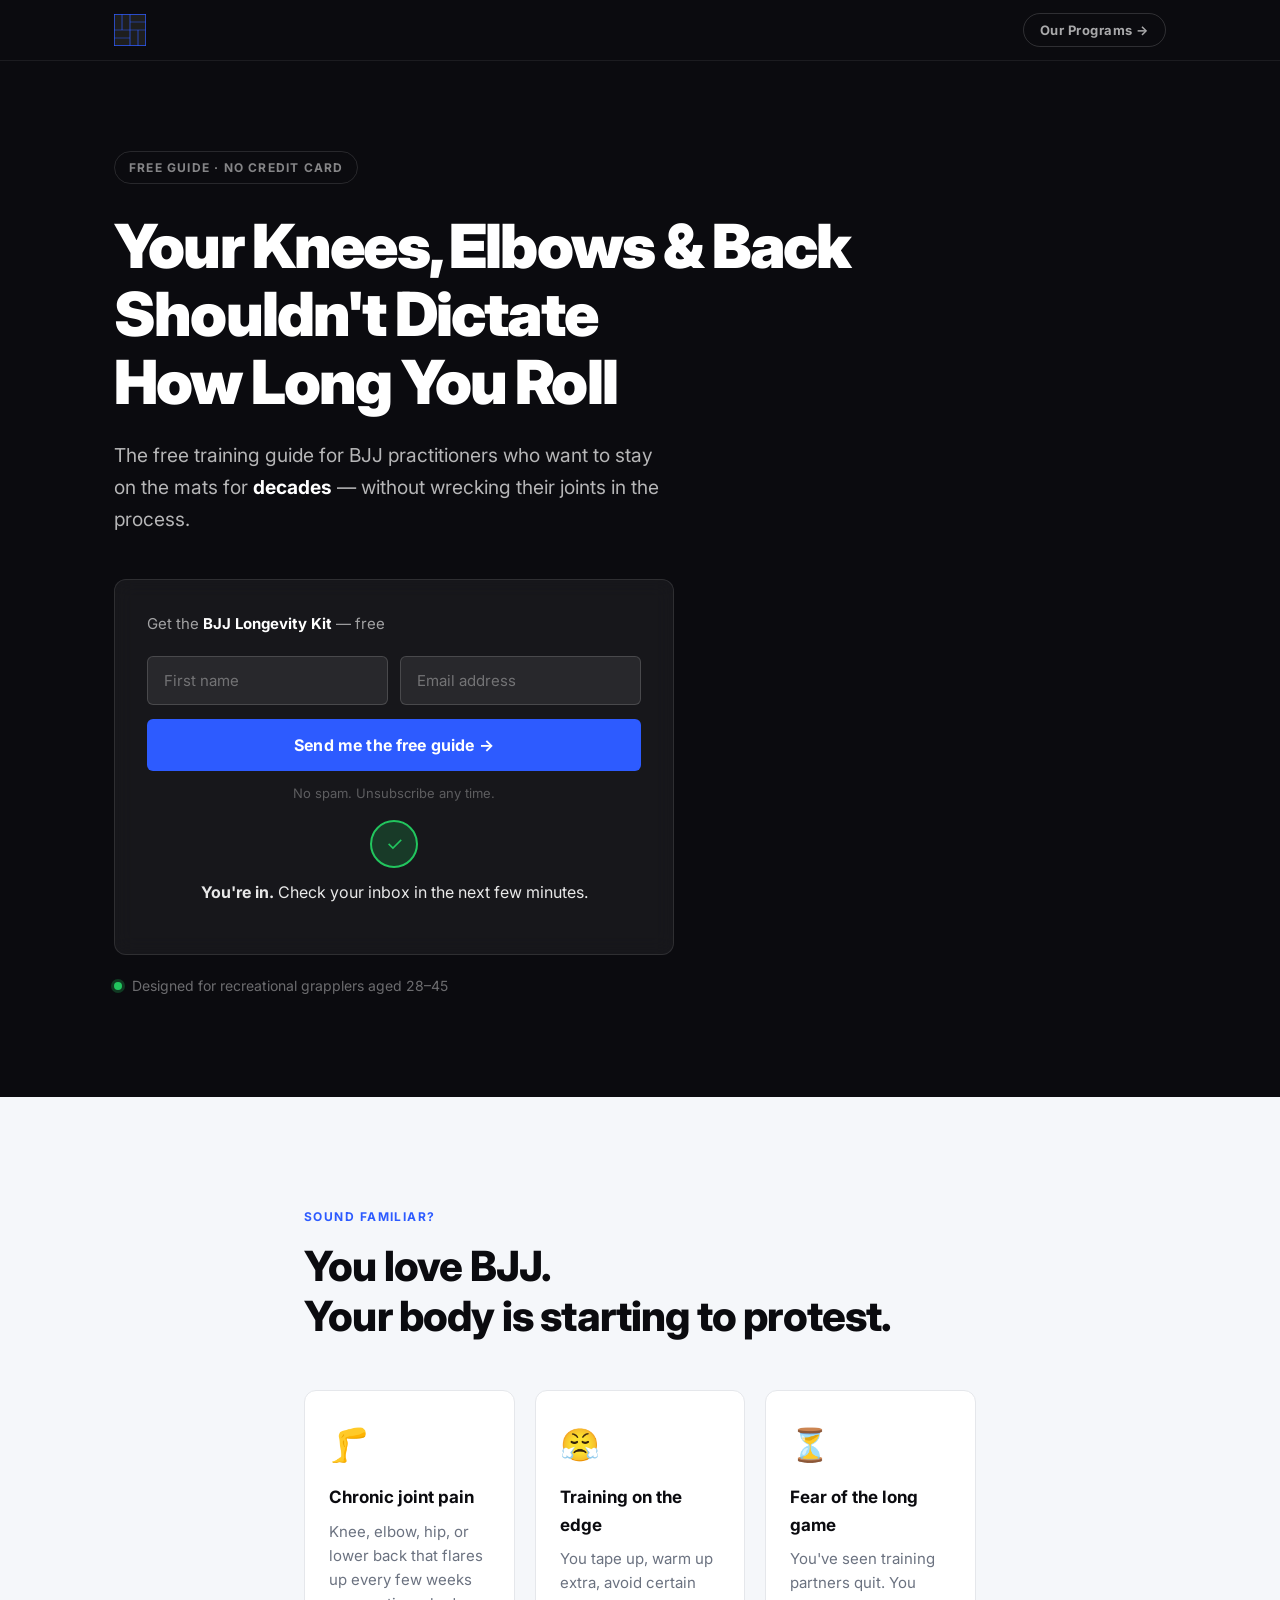
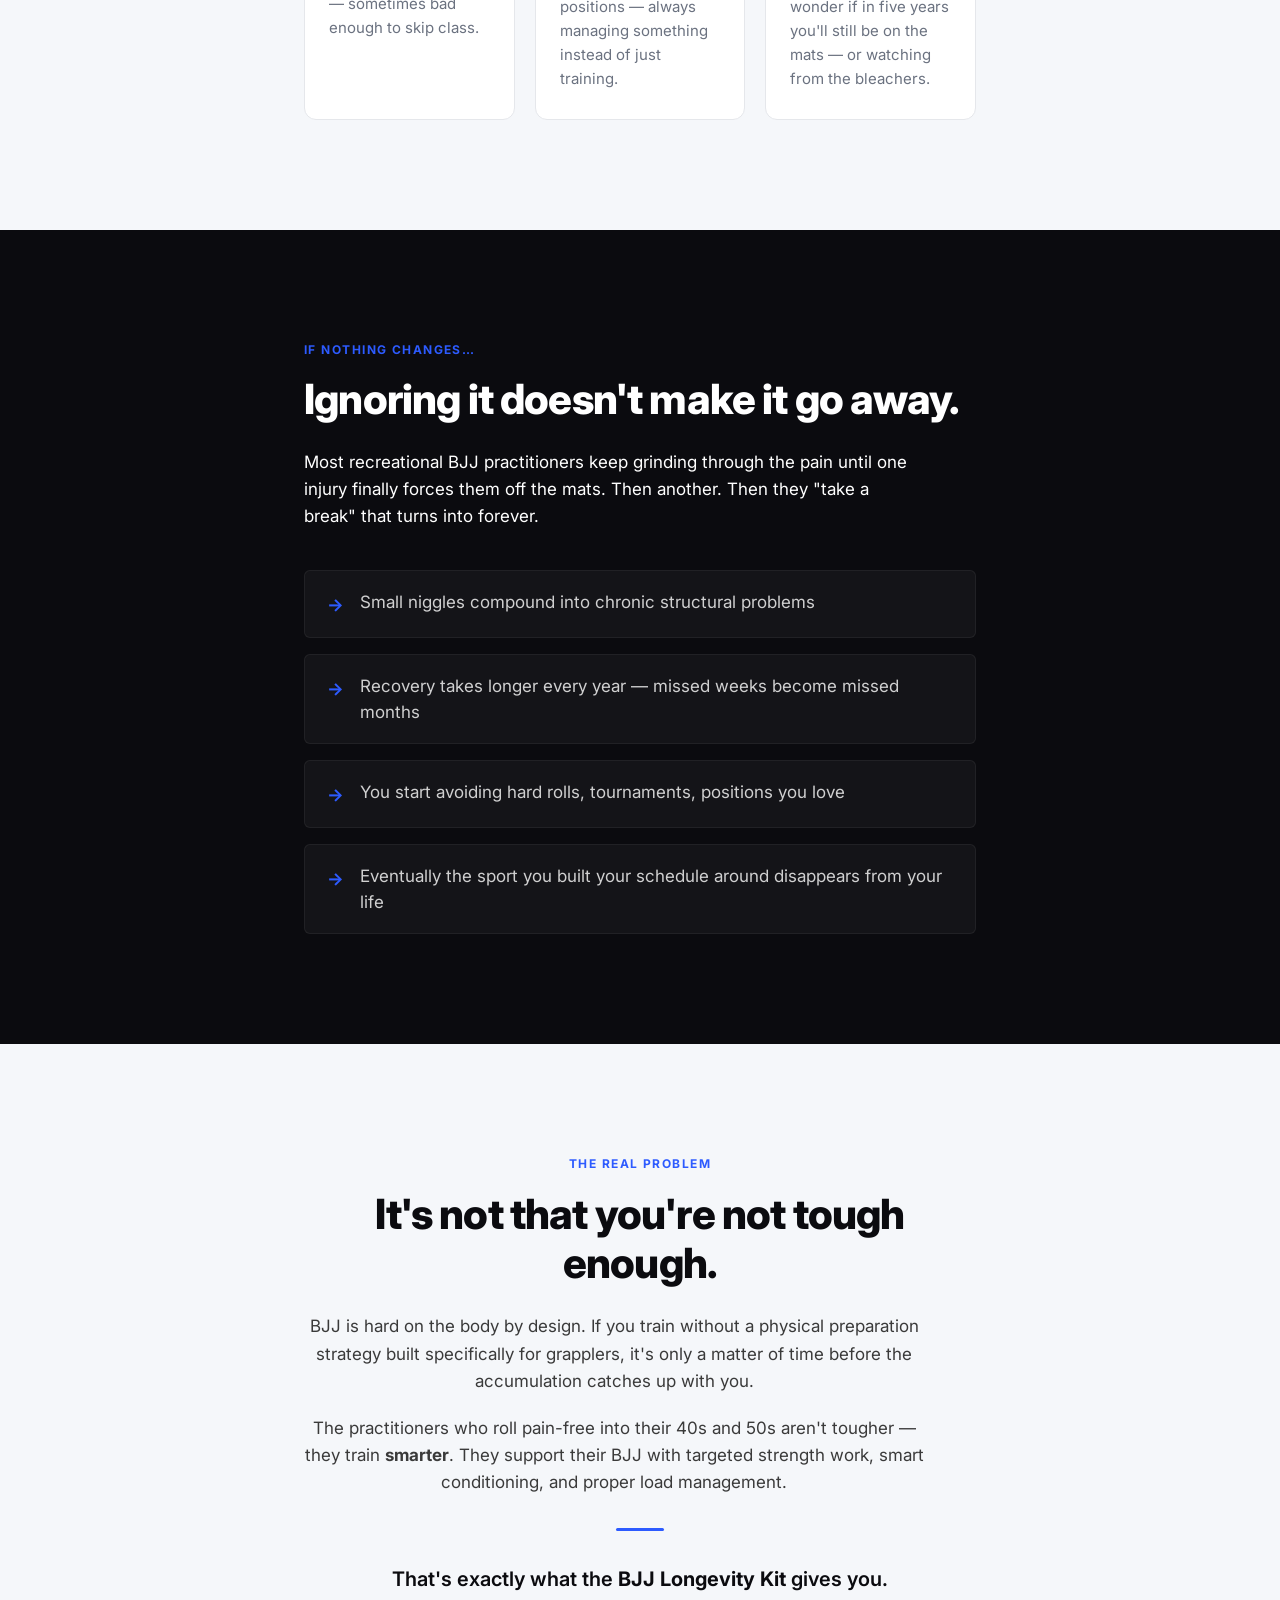
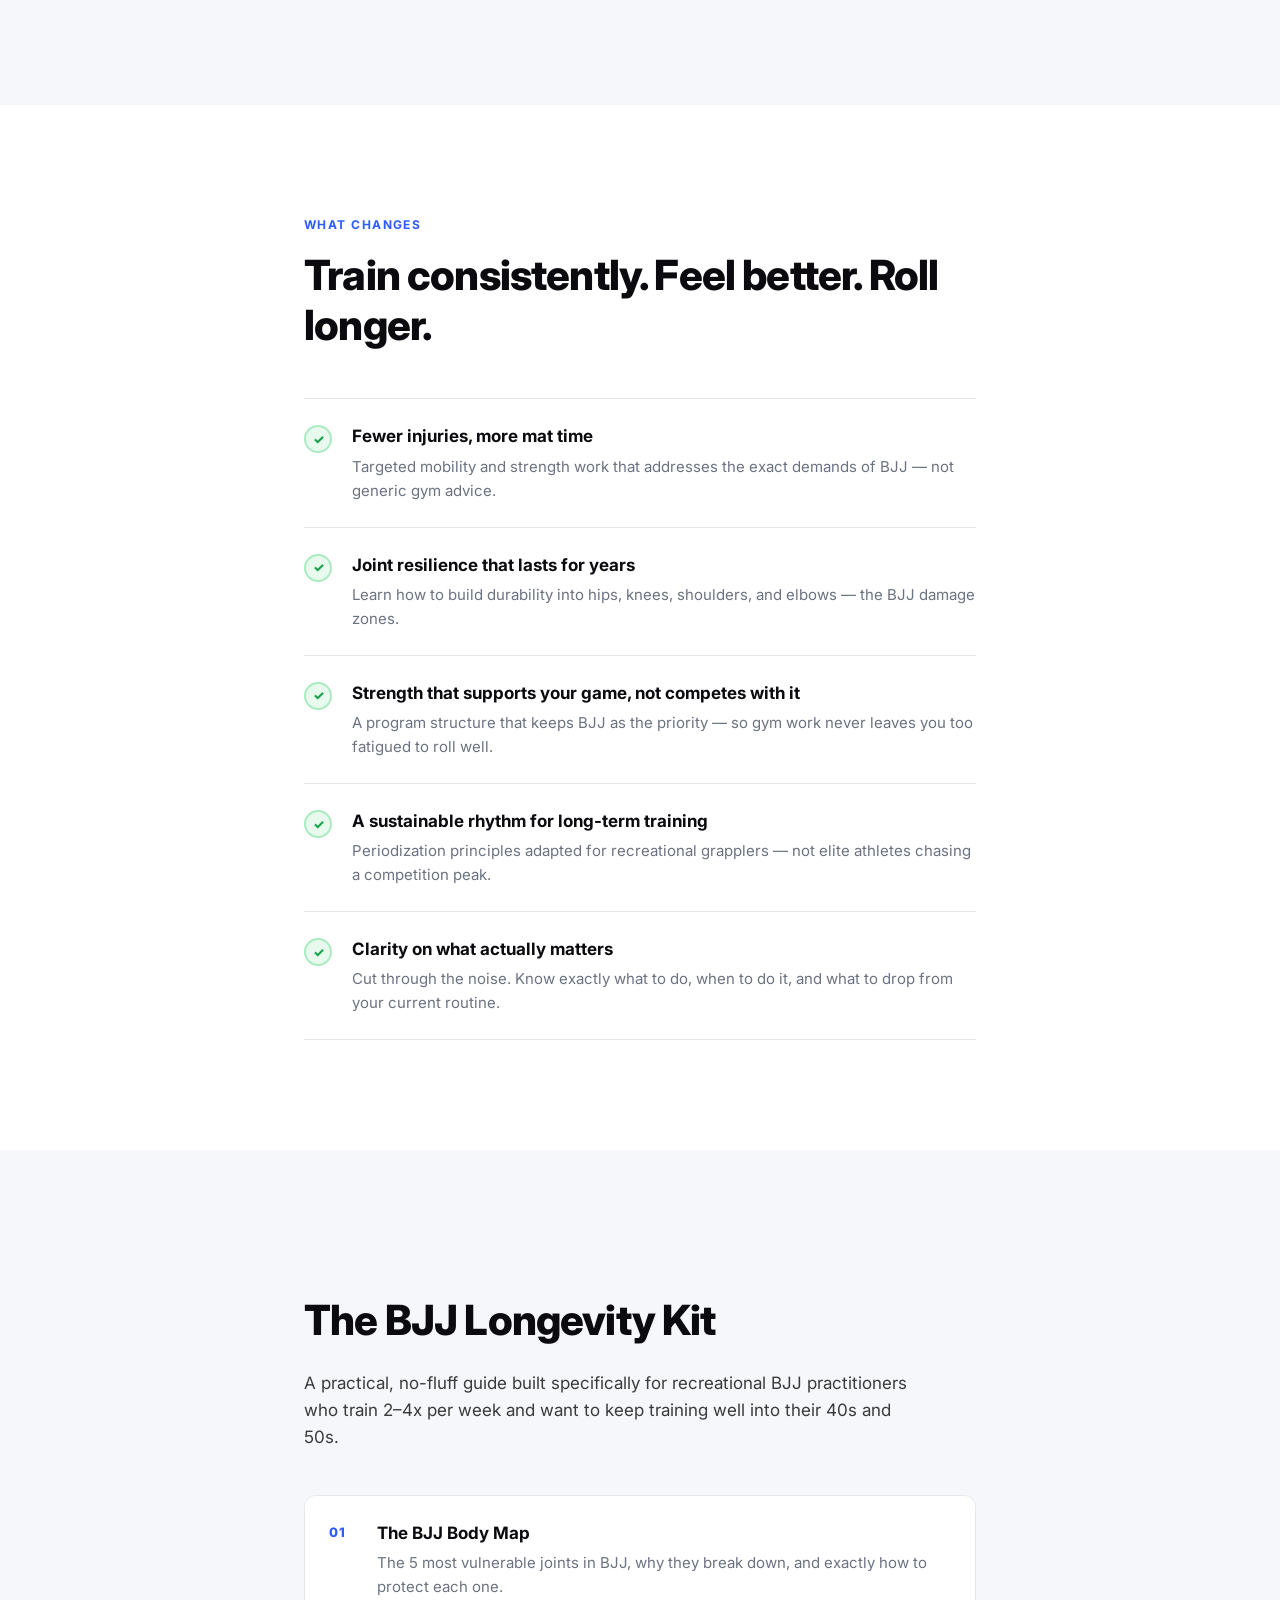
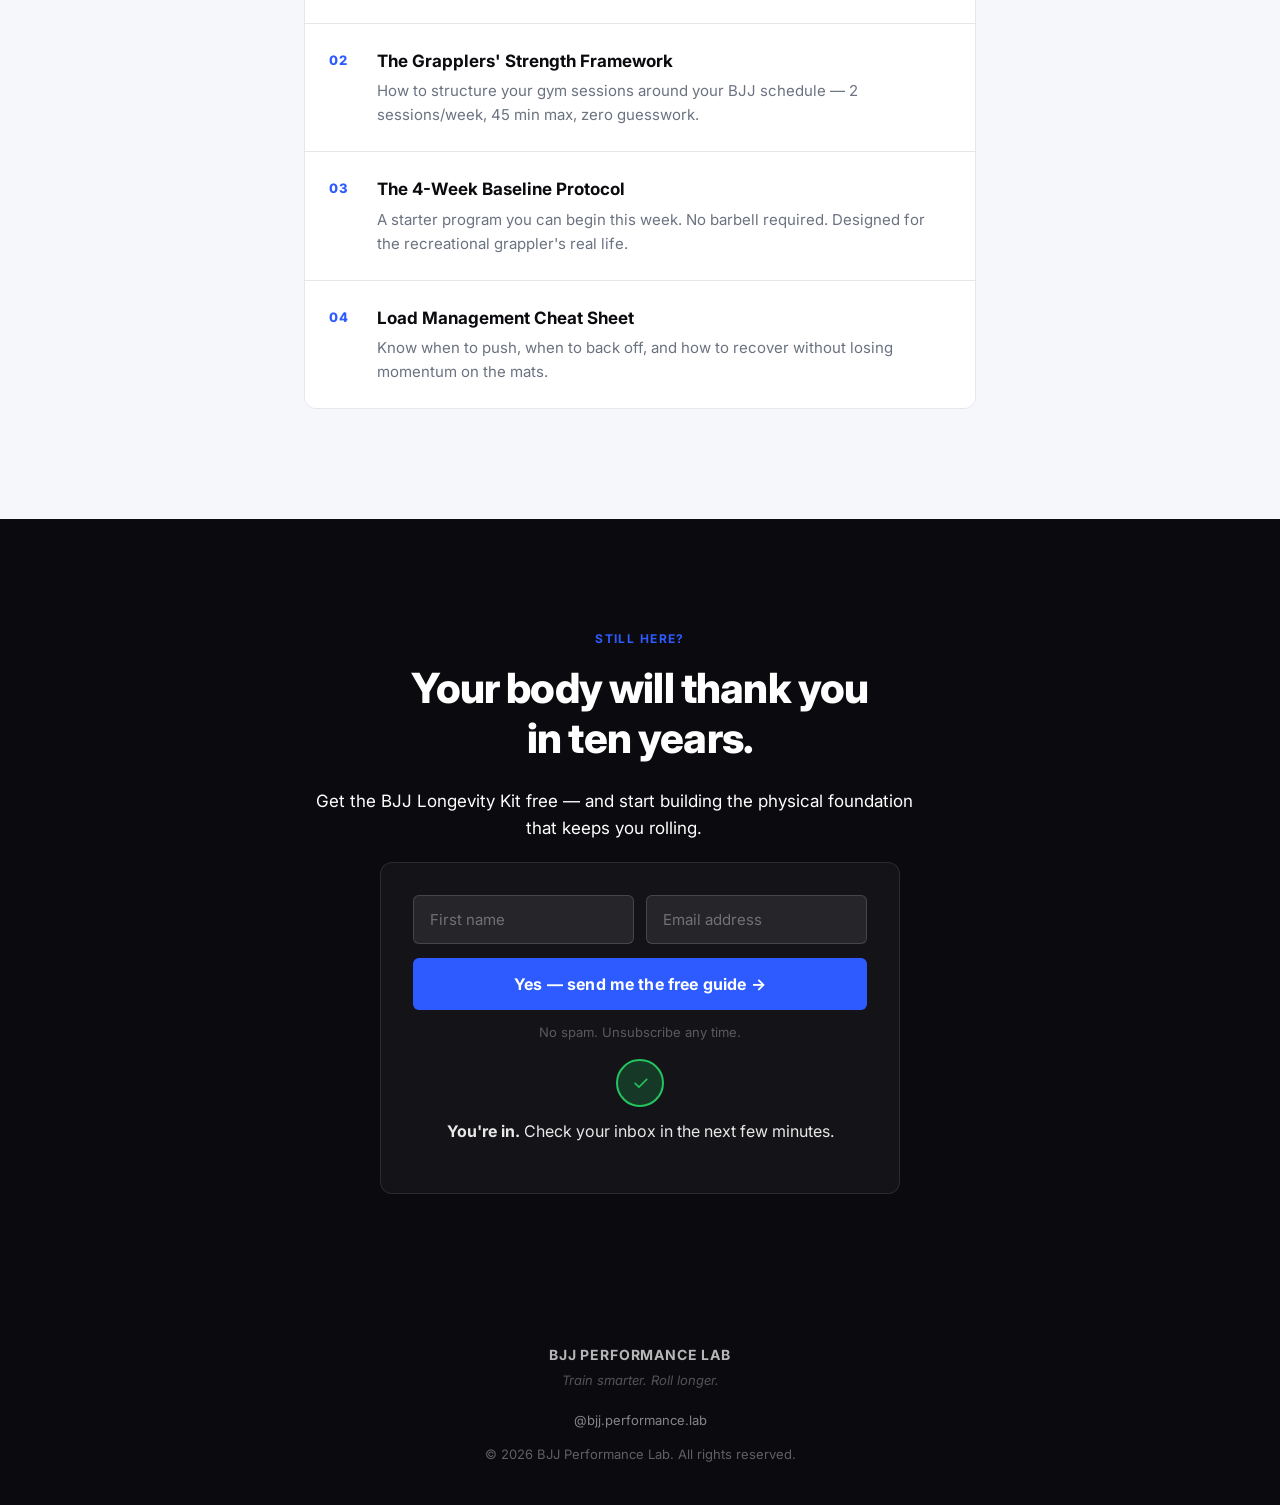
==== commit 8dc1b0f8: "Add Instagram link to footer" ====
--- a/index.html
+++ b/index.html
@@ -9,6 +9,8 @@
   <meta property="og:title" content="BJJ Longevity Kit — Train Smarter, Roll Longer" />
   <meta property="og:description" content="Free guide for grapplers who want to train pain-free for years, not months." />
   <meta property="og:type" content="website" />
+  <meta property="og:url" content="https://humadro.github.io/bjj-performance-lab/" />
+  <link rel="icon" type="image/svg+xml" href="logo.svg" />
   <link rel="preconnect" href="https://fonts.googleapis.com" />
   <link rel="preconnect" href="https://fonts.gstatic.com" crossorigin />
   <link href="https://fonts.googleapis.com/css2?family=Inter:wght@400;500;600;700;800;900&display=swap" rel="stylesheet" />
@@ -294,10 +296,12 @@
     <div class="container">
       <p class="footer__brand">BJJ Performance Lab</p>
       <p class="footer__tagline">Train smarter. Roll longer.</p>
+      <p class="footer__social"><a href="https://www.instagram.com/bjj.performance.lab" target="_blank" rel="noopener" class="footer__ig-link">@bjj.performance.lab</a></p>
       <p class="footer__copy">© 2026 BJJ Performance Lab. All rights reserved.</p>
     </div>
   </footer>
 
+  <script src="config.js"></script>
   <script src="script.js"></script>
 </body>
 </html>
--- a/styles.css
+++ b/styles.css
@@ -520,6 +520,18 @@
   font-style: italic;
   margin-bottom: 16px;
   color: rgba(255,255,255,.3);
+}
+.footer__social {
+  margin-bottom: 12px;
+}
+.footer__ig-link {
+  font-size: .8125rem;
+  color: rgba(255,255,255,.5);
+  text-decoration: none;
+  transition: color .2s;
+}
+.footer__ig-link:hover {
+  color: #fff;
 }
 .footer__copy {
   font-size: .8125rem;
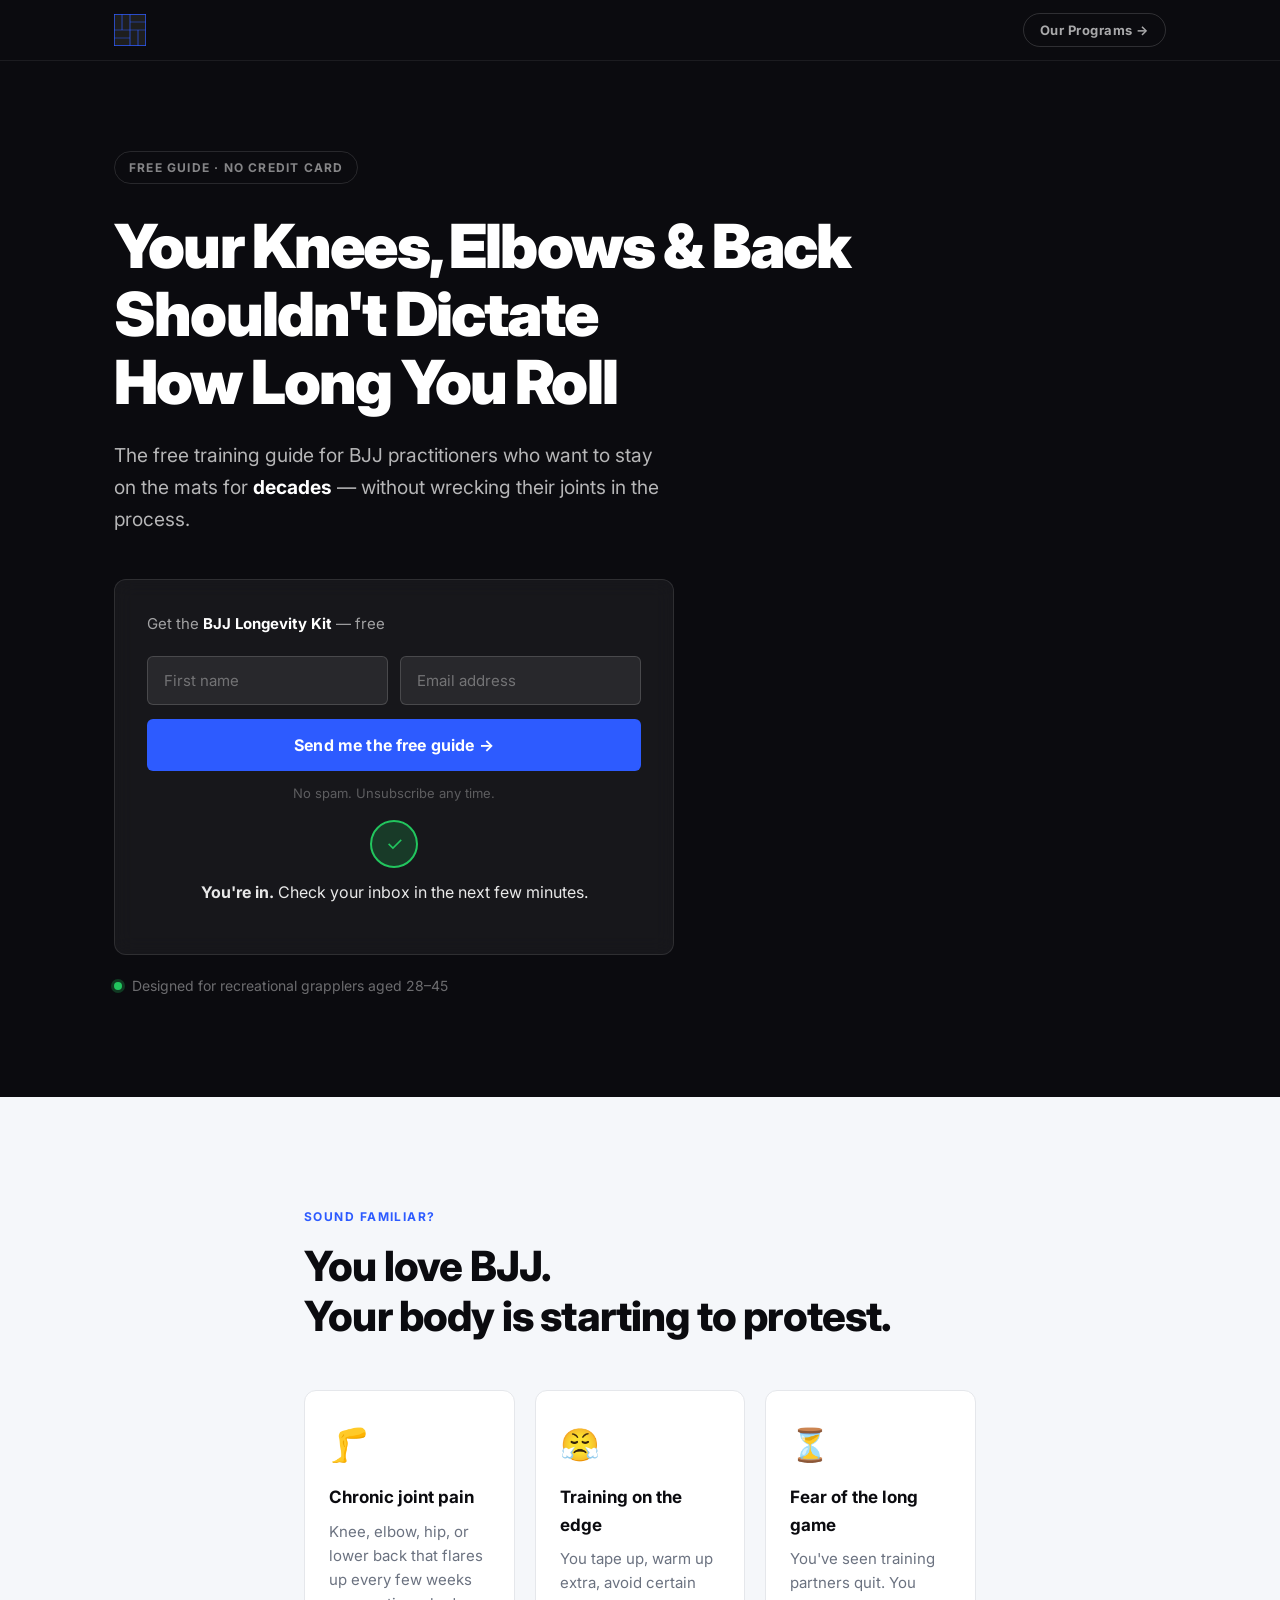
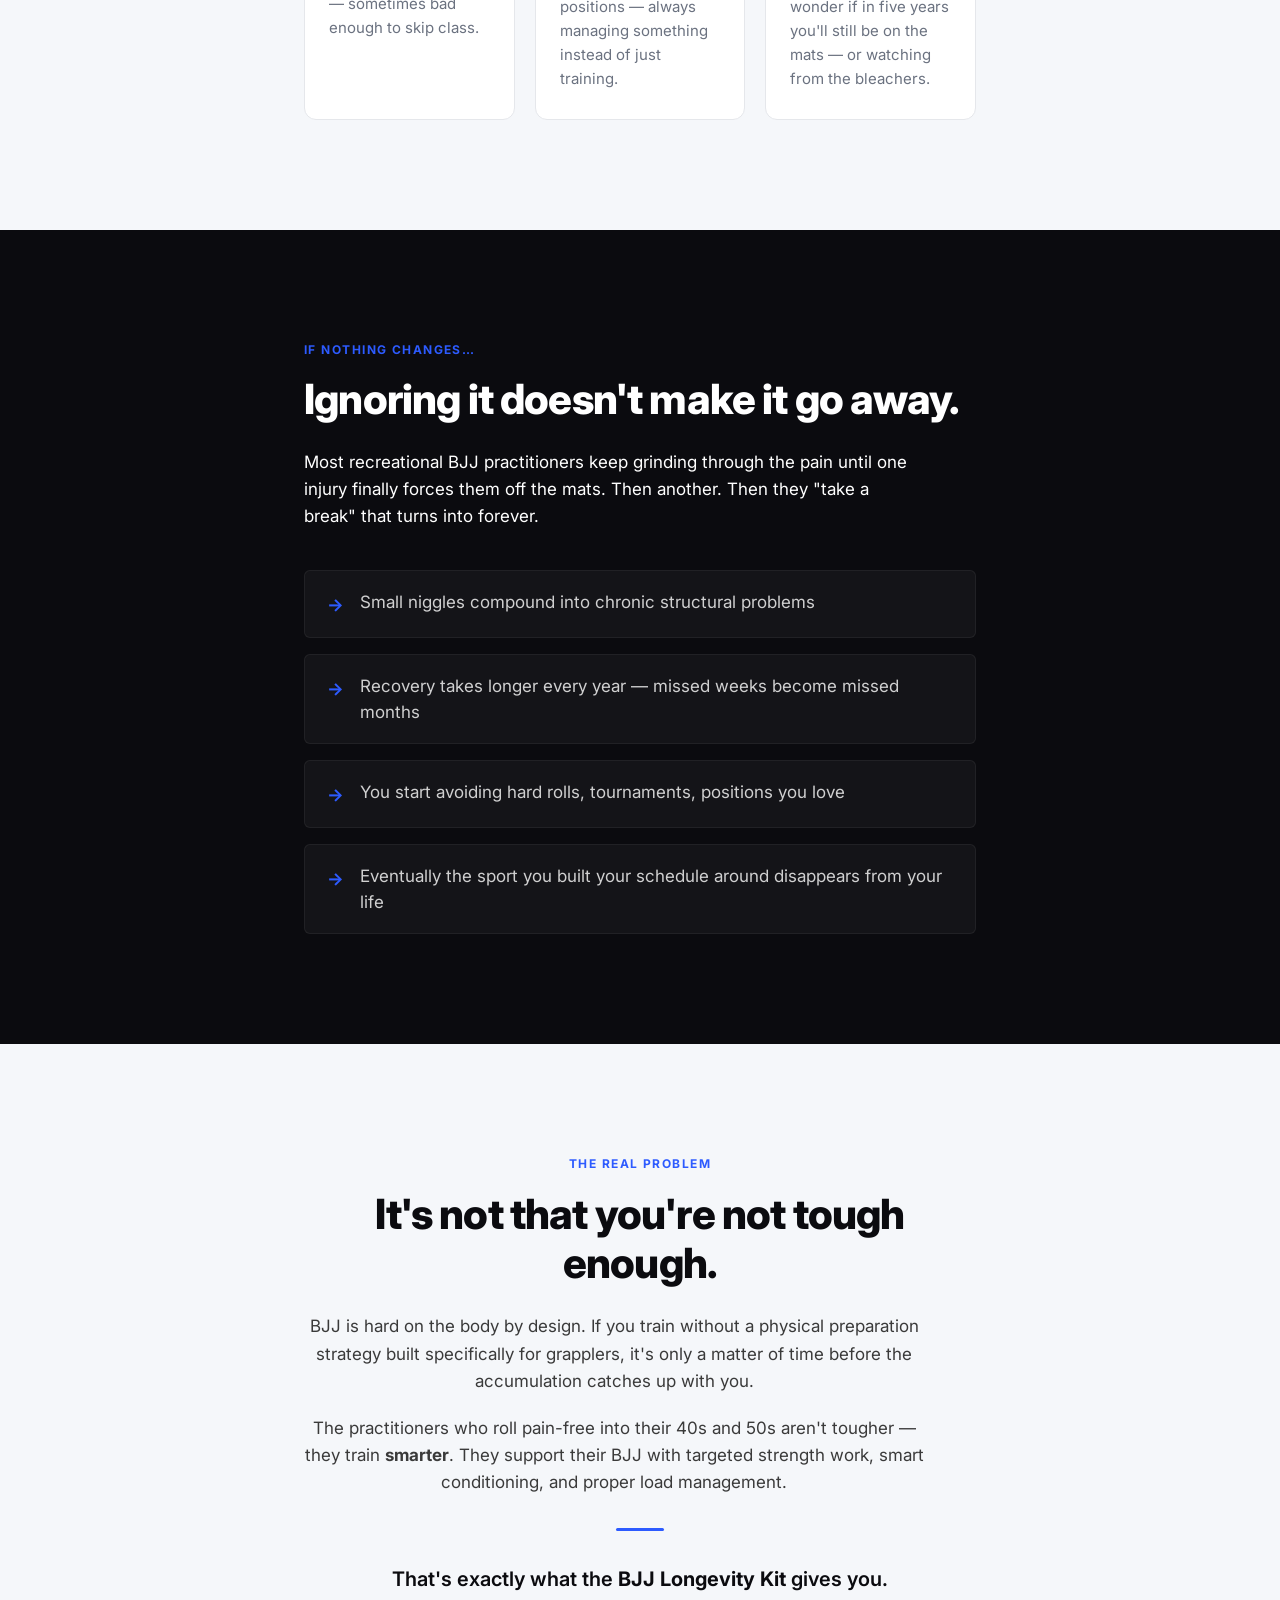
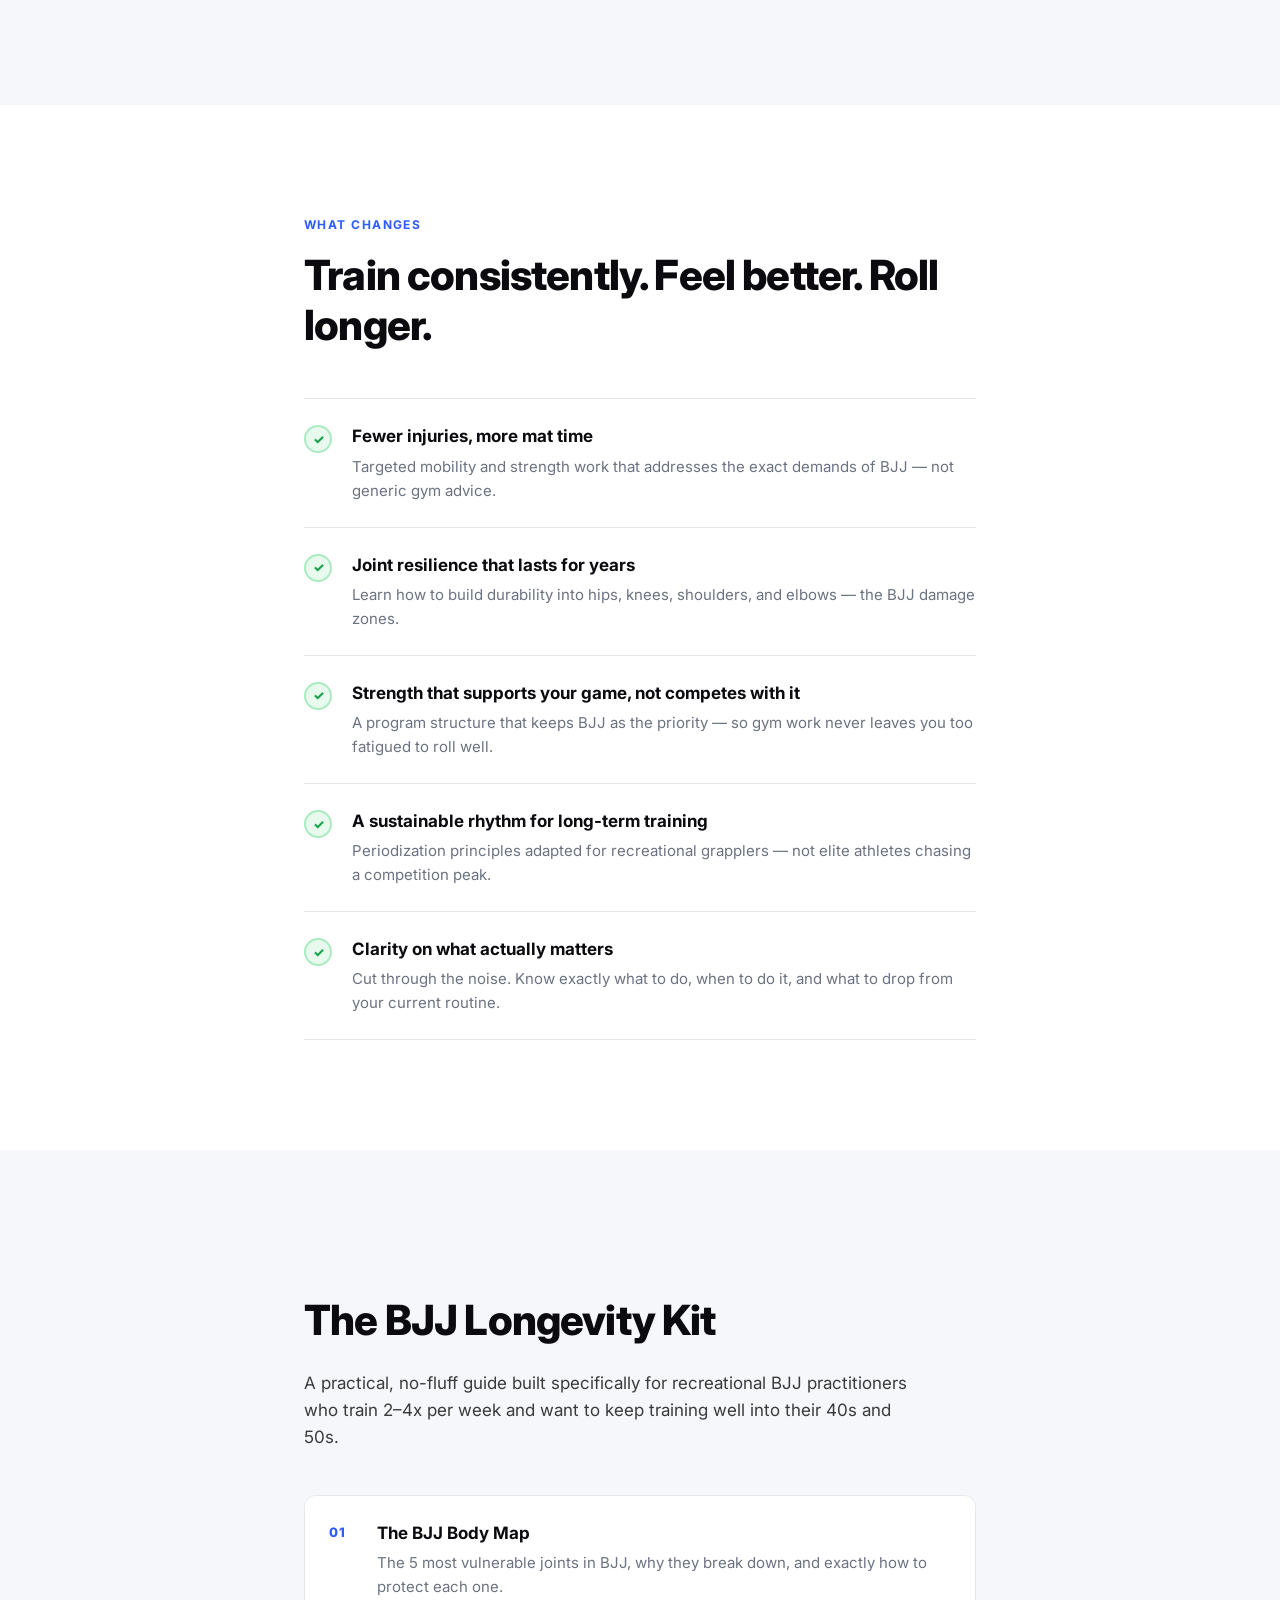
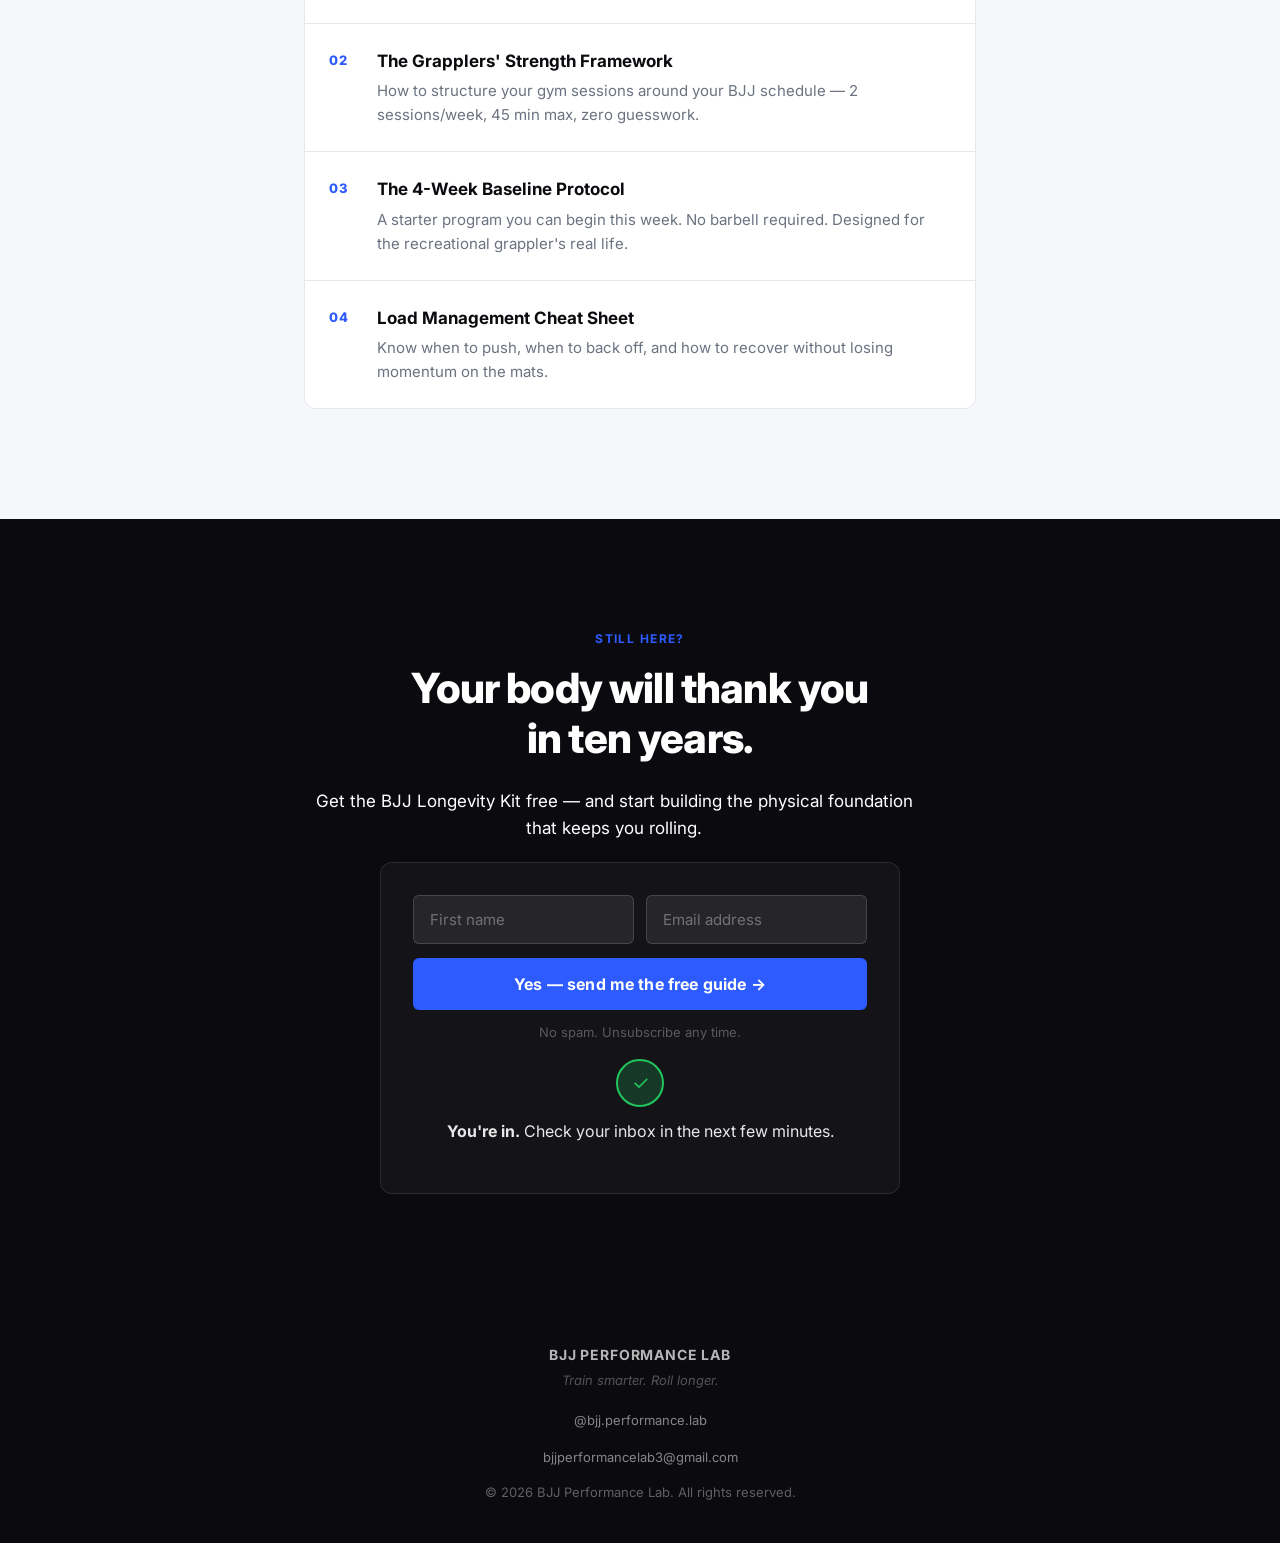
==== commit 790d55e5: "Add contact email to footer" ====
--- a/index.html
+++ b/index.html
@@ -297,6 +297,7 @@
       <p class="footer__brand">BJJ Performance Lab</p>
       <p class="footer__tagline">Train smarter. Roll longer.</p>
       <p class="footer__social"><a href="https://www.instagram.com/bjj.performance.lab" target="_blank" rel="noopener" class="footer__ig-link">@bjj.performance.lab</a></p>
+      <p class="footer__social"><a href="mailto:bjjperformancelab3@gmail.com" class="footer__ig-link">bjjperformancelab3@gmail.com</a></p>
       <p class="footer__copy">© 2026 BJJ Performance Lab. All rights reserved.</p>
     </div>
   </footer>
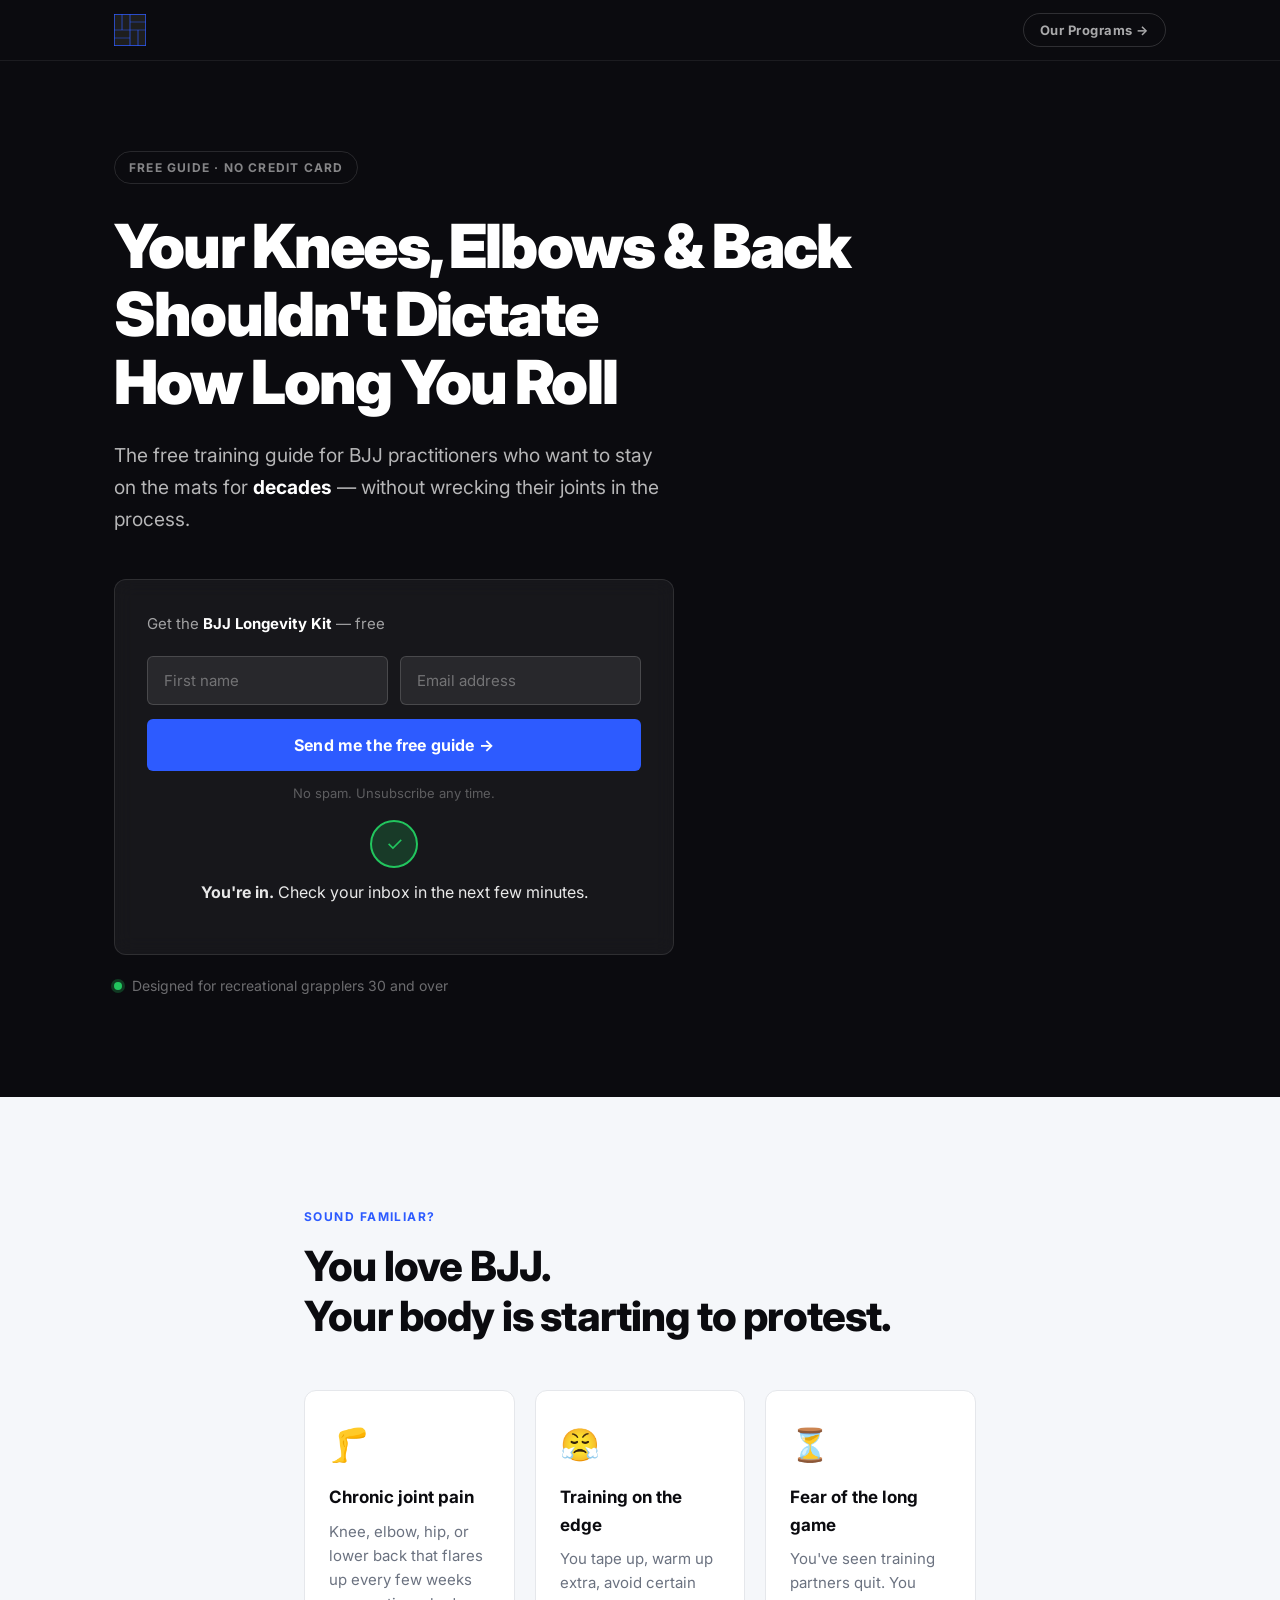
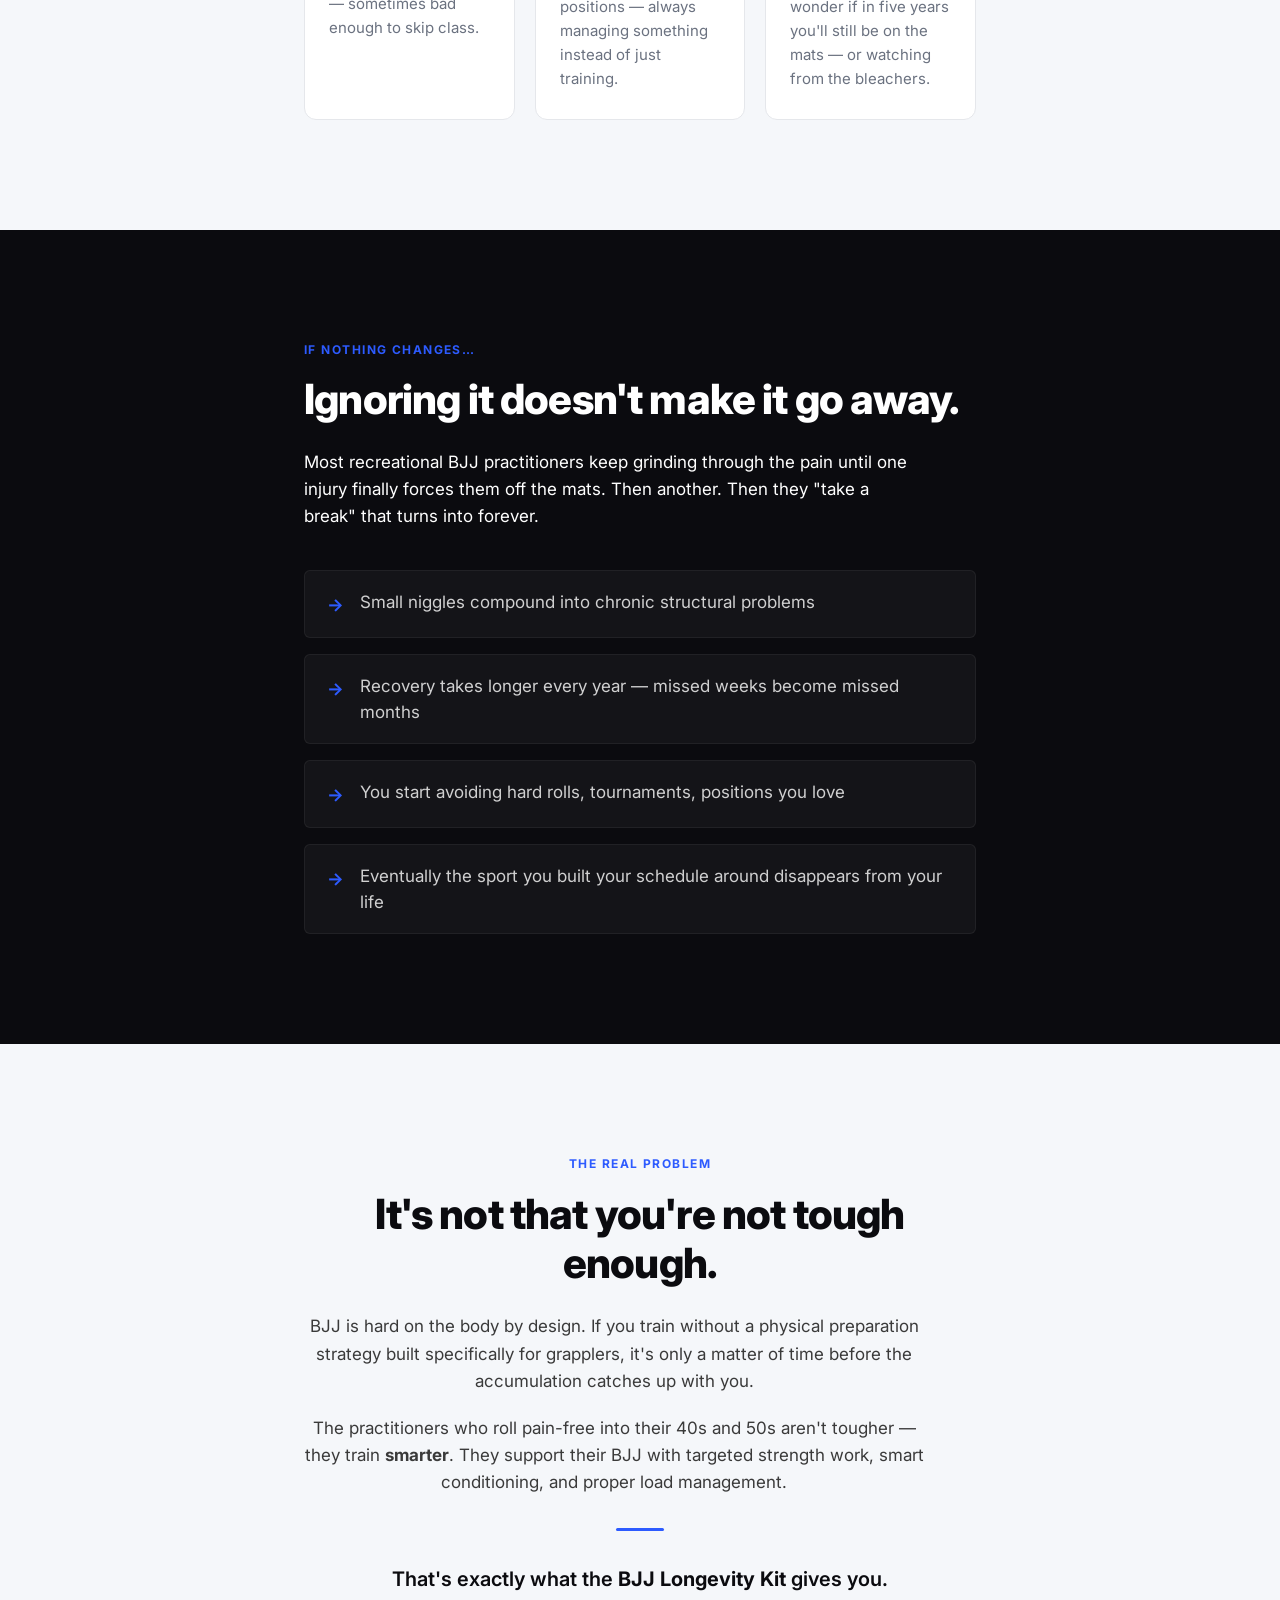
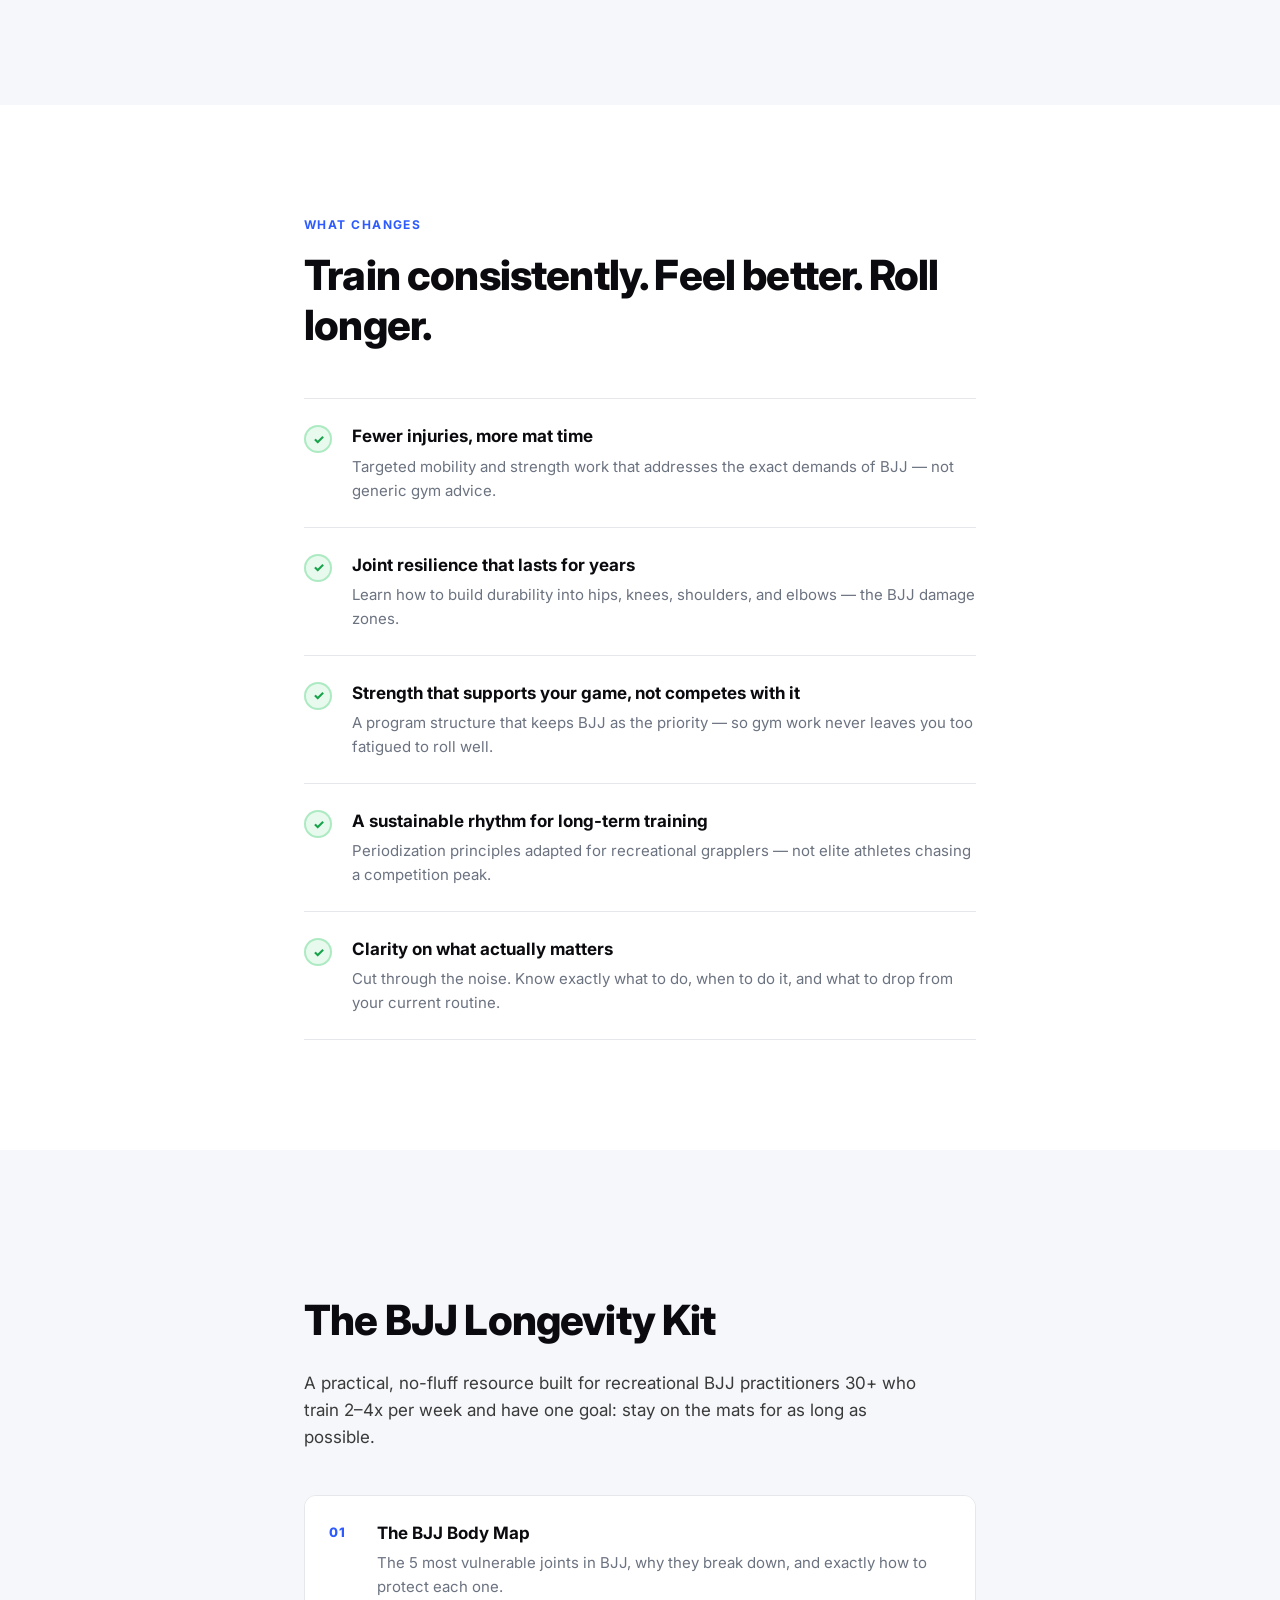
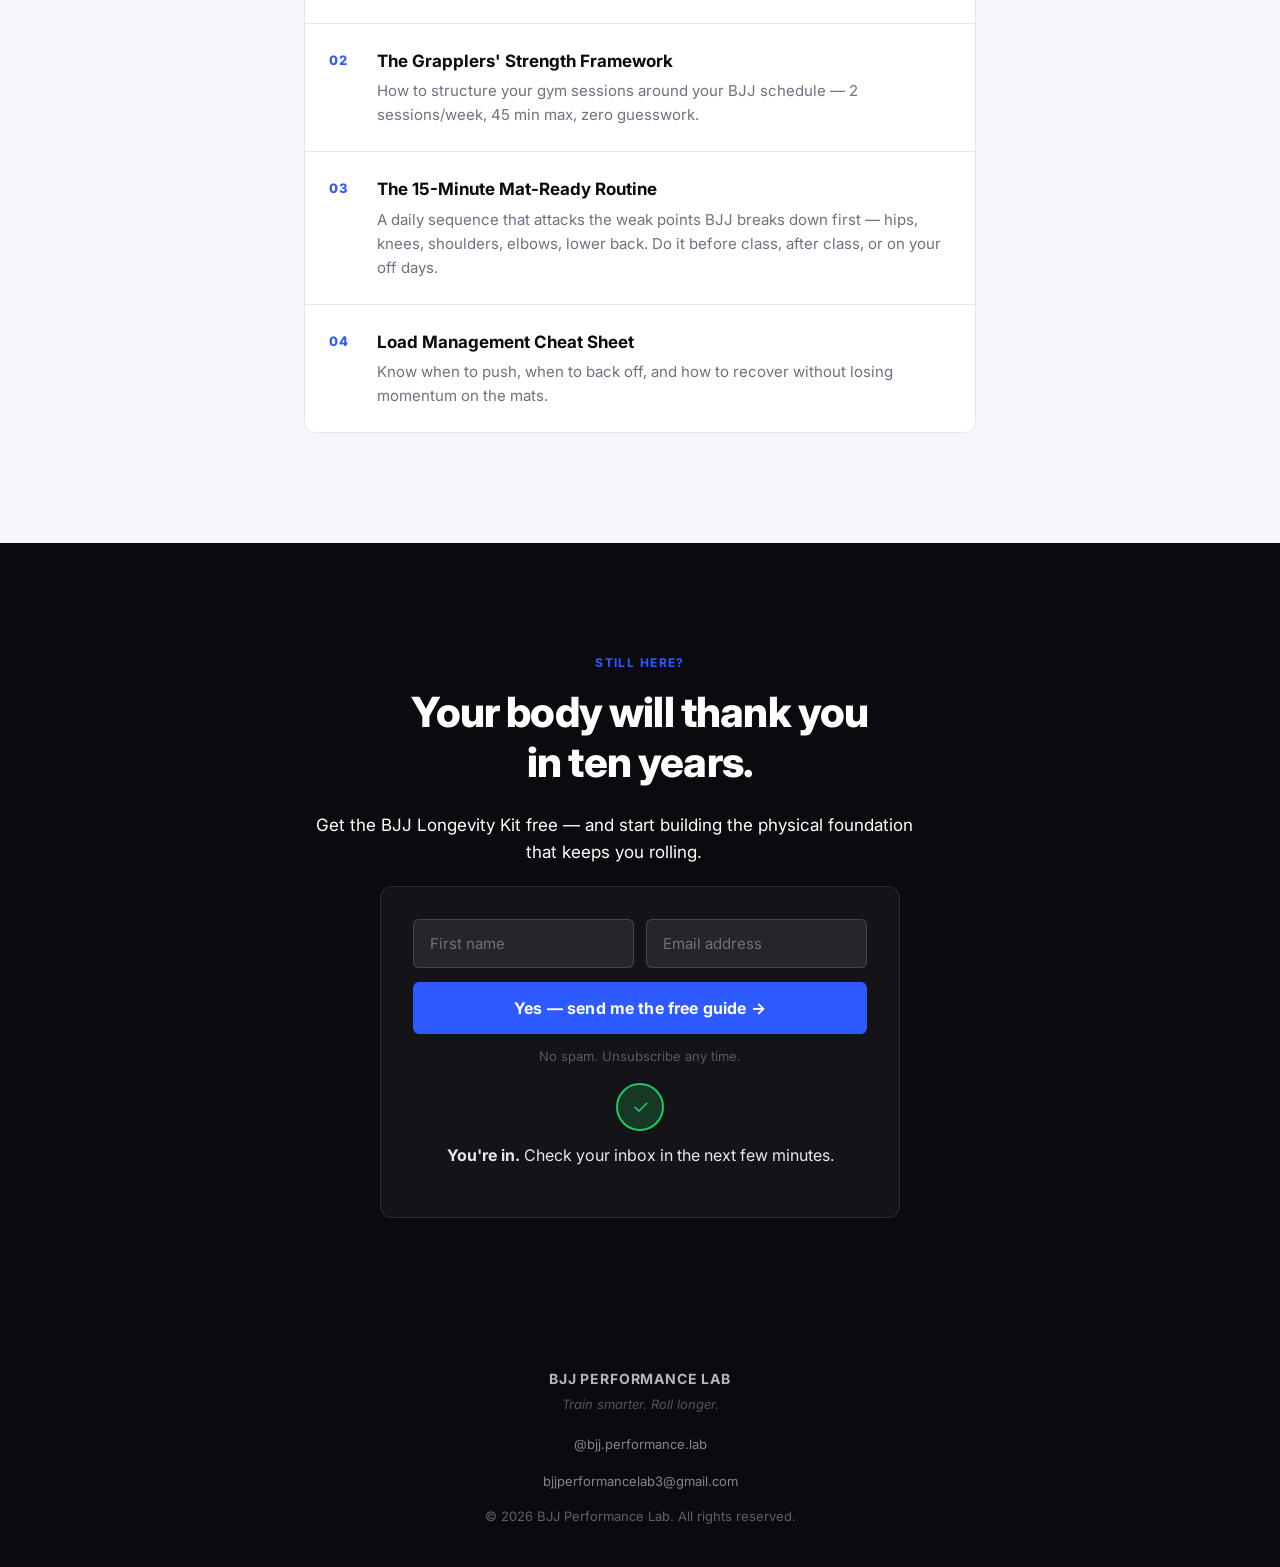
==== commit 04180553: "Update Longevity Kit page: 30+ audience, 15-min routine description - Age range updated from 28-45 t" ====
--- a/index.html
+++ b/index.html
@@ -4,7 +4,7 @@
   <meta charset="UTF-8" />
   <meta name="viewport" content="width=device-width, initial-scale=1.0" />
   <title>BJJ Longevity Kit — Train Smarter, Roll Longer</title>
-  <meta name="description" content="Free guide for BJJ practitioners 28–45: eliminate joint pain, prevent injuries, and build a body that keeps rolling for decades. Download now." />
+  <meta name="description" content="Free guide for BJJ practitioners 30+: a 15-minute routine that targets the weak points BJJ breaks down first — so you can stay on the mats for years." />
   <meta name="robots" content="index, follow" />
   <meta property="og:title" content="BJJ Longevity Kit — Train Smarter, Roll Longer" />
   <meta property="og:description" content="Free guide for grapplers who want to train pain-free for years, not months." />
@@ -68,7 +68,7 @@
 
       <div class="hero__proof fade-in delay-4">
         <span class="proof-dot"></span>
-        <span>Designed for recreational grapplers aged 28–45</span>
+        <span>Designed for recreational grapplers 30 and over</span>
       </div>
     </div>
   </section>
@@ -217,11 +217,11 @@
   ═══════════════════════════════════════════ -->
   <section class="section section--light">
     <div class="container container--narrow">
-      <div class="section__eyebrow reveal">Inside the guide</div>
+      <div class="section__eyebrow reveal">What you get</div>
       <h2 class="section__title reveal">The BJJ Longevity Kit</h2>
       <p class="section__body reveal">
-        A practical, no-fluff guide built specifically for recreational BJJ practitioners who train 2–4x per week
-        and want to keep training well into their 40s and 50s.
+        A practical, no-fluff resource built for recreational BJJ practitioners 30+ who train 2–4x per week
+        and have one goal: stay on the mats for as long as possible.
       </p>
 
       <div class="kit-contents reveal">
@@ -242,8 +242,8 @@
         <div class="kit-item">
           <span class="kit-item__num">03</span>
           <div>
-            <strong>The 4-Week Baseline Protocol</strong>
-            <p>A starter program you can begin this week. No barbell required. Designed for the recreational grappler's real life.</p>
+            <strong>The 15-Minute Mat-Ready Routine</strong>
+            <p>A daily sequence that attacks the weak points BJJ breaks down first — hips, knees, shoulders, elbows, lower back. Do it before class, after class, or on your off days.</p>
           </div>
         </div>
         <div class="kit-item">
